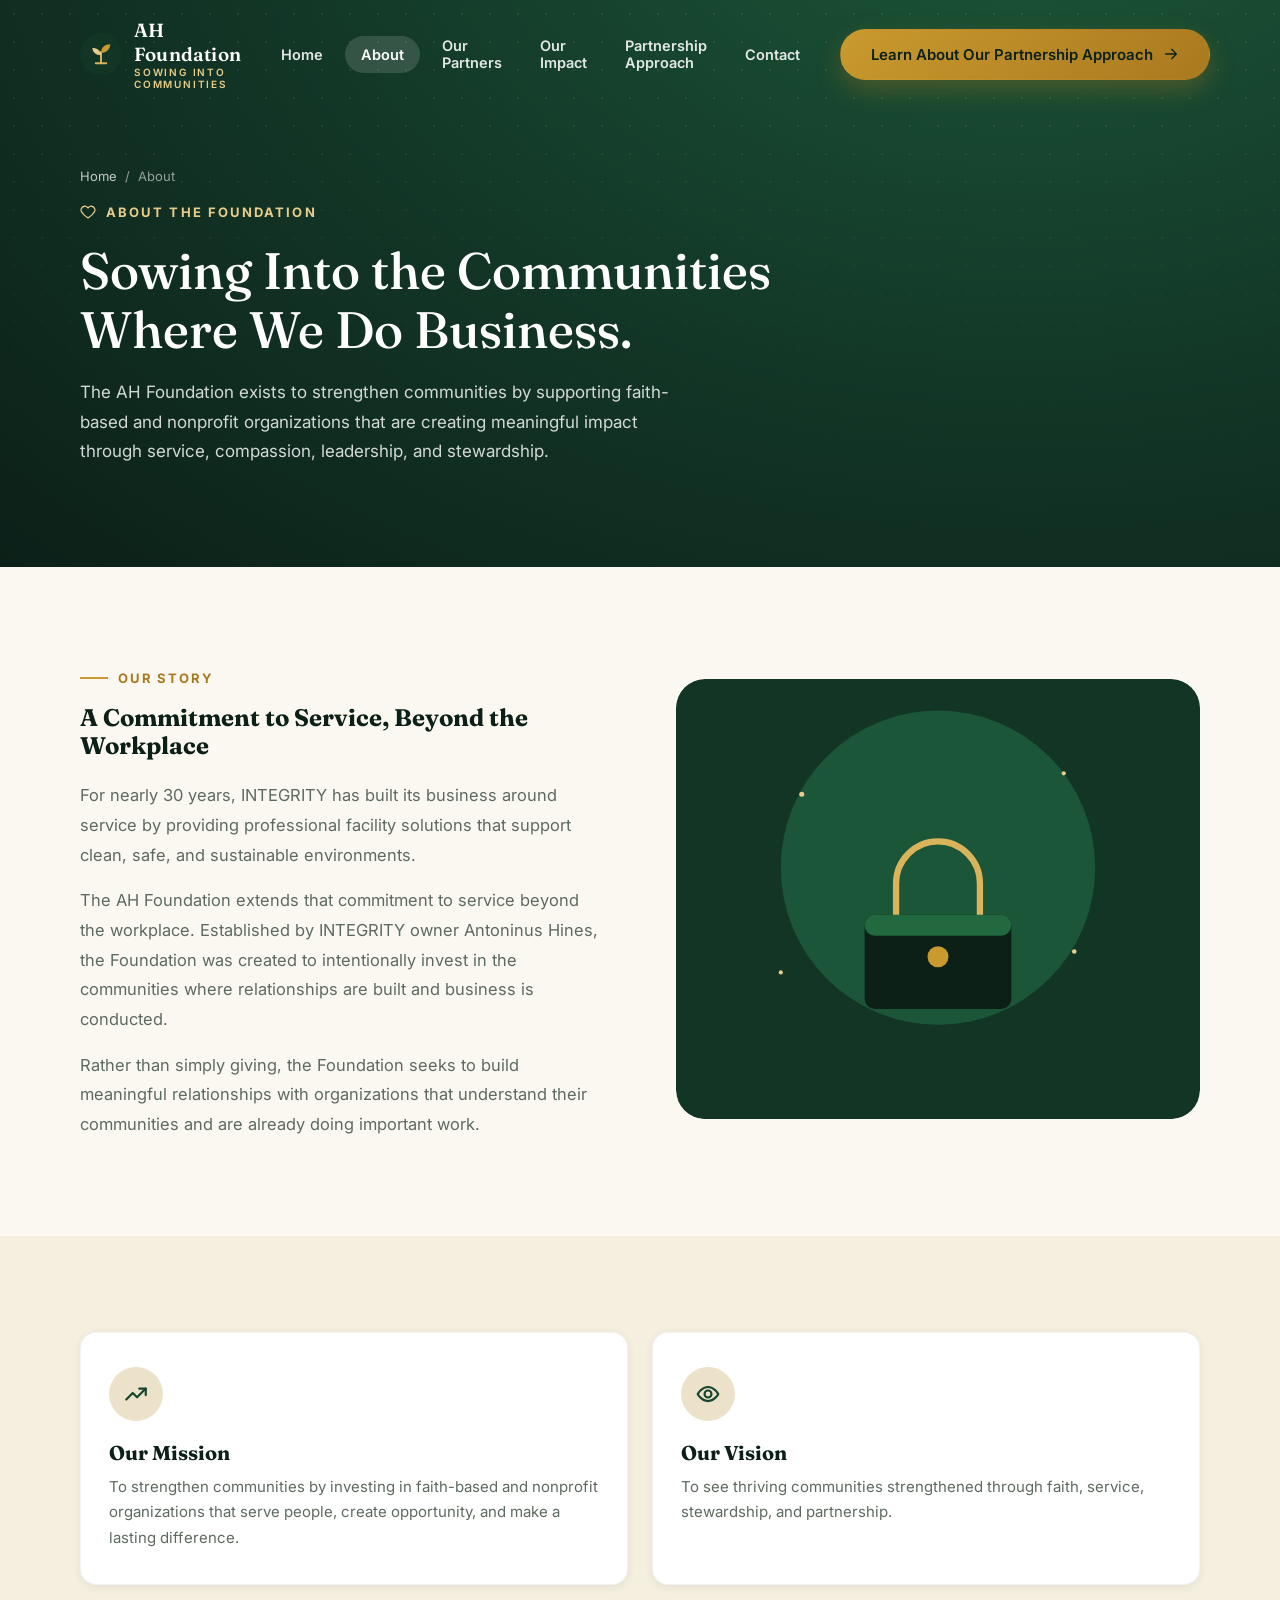
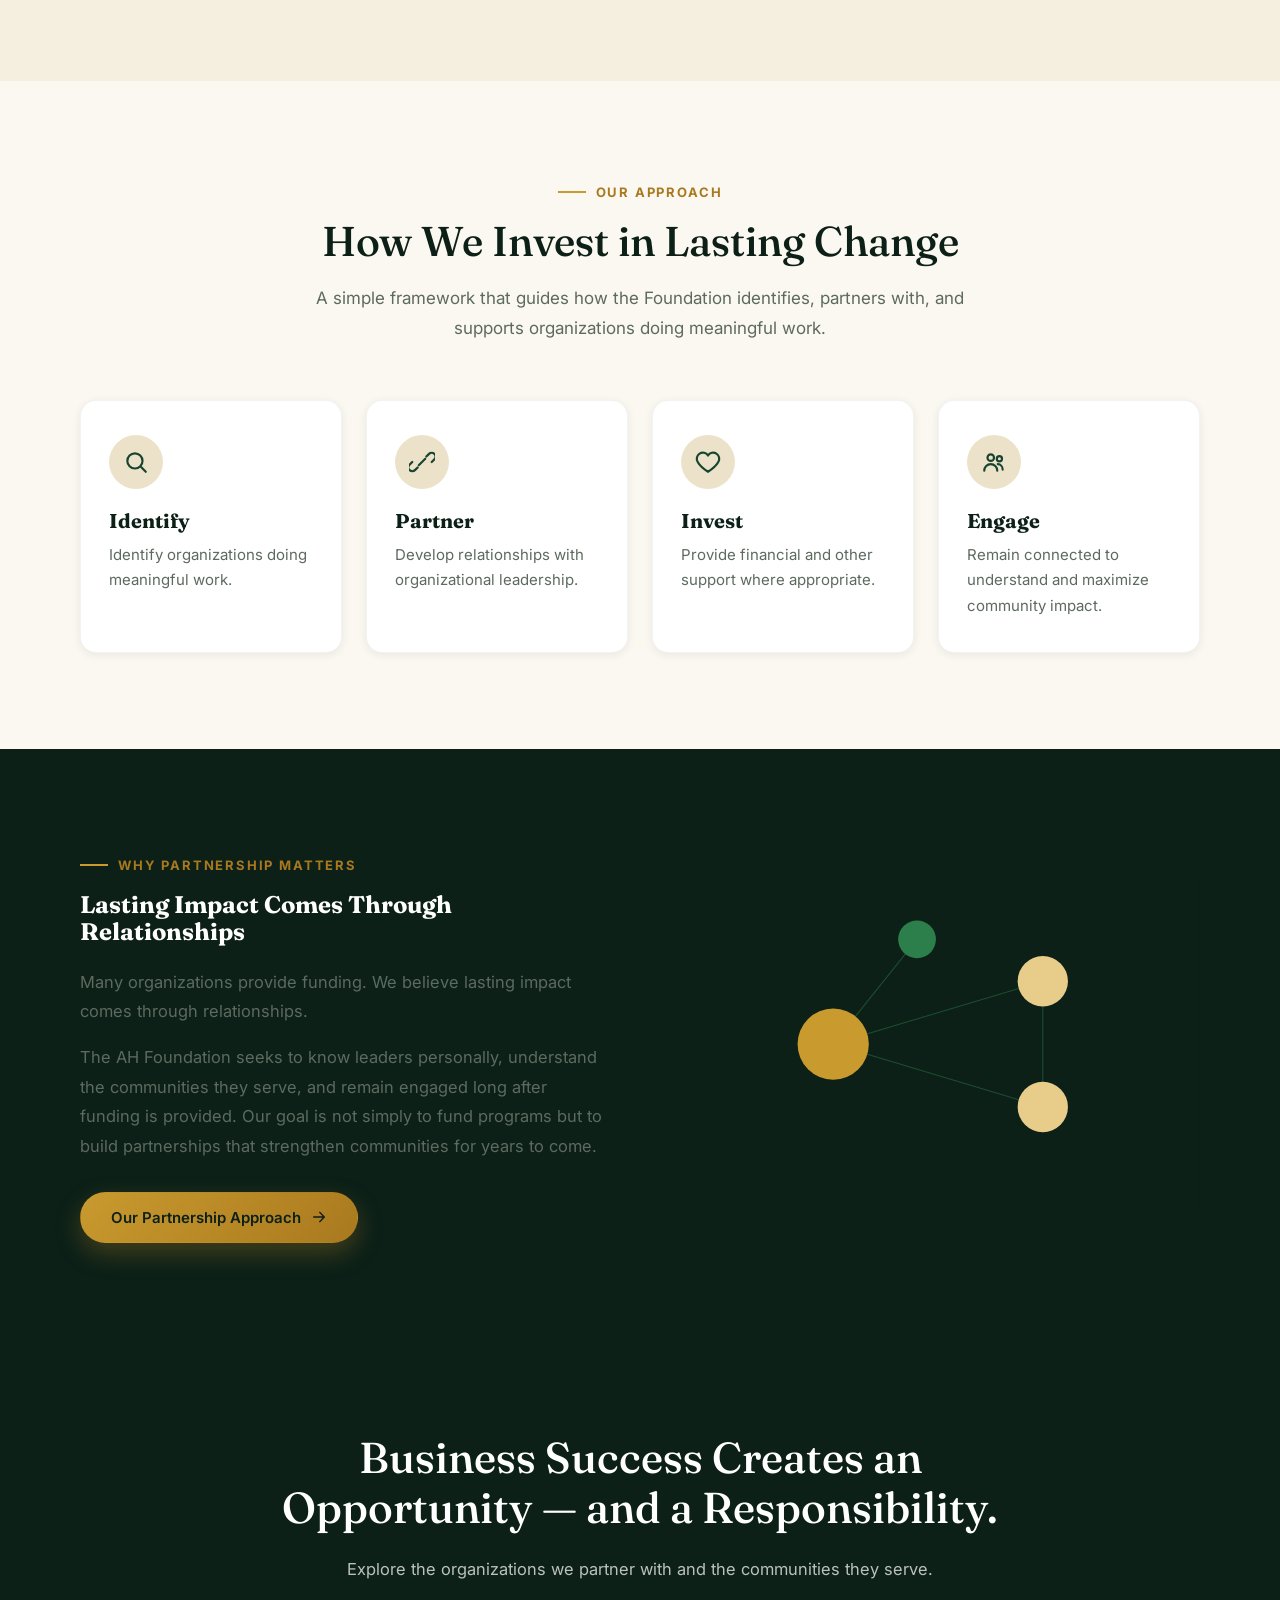
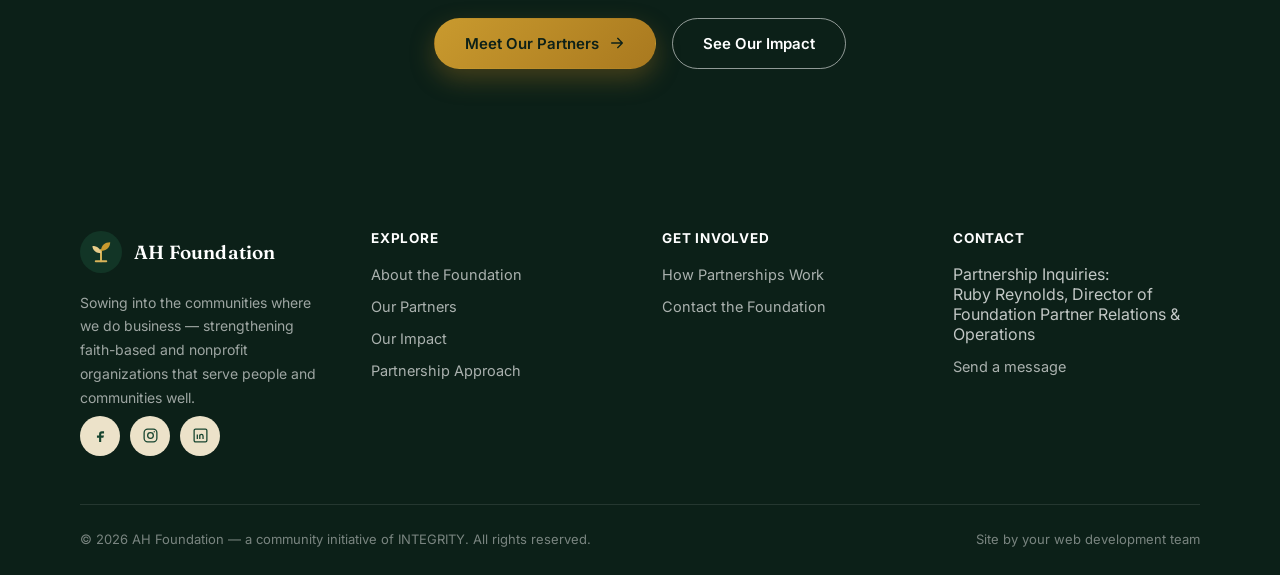
==== about.html @ 6024e184 "Initial AH Foundation website build Six-page responsive static site: Home, About, Our Partners, Our " ====
<!DOCTYPE html>
<html lang="en">
<head>
<meta charset="UTF-8">
<meta name="viewport" content="width=device-width, initial-scale=1.0">
<title>About the Foundation | AH Foundation</title>
<meta name="description" content="Learn the story behind the AH Foundation — established by INTEGRITY to invest in communities through faith, service, stewardship, and partnership.">
<meta name="keywords" content="AH Foundation story, mission, vision, INTEGRITY foundation, Antoninus Hines, faith-based giving">
<link rel="canonical" href="https://www.ahfoundation.org/about.html">

<meta property="og:type" content="website">
<meta property="og:site_name" content="AH Foundation">
<meta property="og:title" content="About the Foundation | AH Foundation">
<meta property="og:description" content="For nearly 30 years, INTEGRITY has built its business around service. The AH Foundation extends that commitment to service beyond the workplace.">
<meta property="og:url" content="https://www.ahfoundation.org/about.html">
<meta name="twitter:card" content="summary_large_image">

<link rel="icon" href="assets/icons/favicon.svg" type="image/svg+xml">
<link rel="preconnect" href="https://fonts.googleapis.com">
<link rel="preconnect" href="https://fonts.gstatic.com" crossorigin>
<link href="https://fonts.googleapis.com/css2?family=Fraunces:ital,opsz,wght@0,9..144,400;0,9..144,500;0,9..144,600;1,9..144,500&family=Inter:wght@400;500;600;700&display=swap" rel="stylesheet">
<link rel="stylesheet" href="css/style.css">

<script type="application/ld+json">
{
  "@context": "https://schema.org",
  "@type": "BreadcrumbList",
  "itemListElement": [
    {"@type":"ListItem","position":1,"name":"Home","item":"https://www.ahfoundation.org/"},
    {"@type":"ListItem","position":2,"name":"About","item":"https://www.ahfoundation.org/about.html"}
  ]
}
</script>
</head>
<body>
<a class="skip-link" href="#main">Skip to content</a>

<header class="site-header">
  <div class="container">
    <a href="index.html" class="brand" aria-label="AH Foundation — home">
      <svg class="brand-mark" viewBox="0 0 64 64" aria-hidden="true">
        <circle cx="32" cy="32" r="32" fill="#123526"/>
        <path d="M32 46V29" stroke="#D9B45A" stroke-width="3" stroke-linecap="round"/>
        <path d="M32 30c0-8 6-13 14-13 0 8-6 13-14 13Z" fill="#C99A2E"/>
        <path d="M32 34c0-7-6-11-13-11 0 7 6 11 13 11Z" fill="#E8CD8A"/>
        <path d="M24 46h16" stroke="#D9B45A" stroke-width="3" stroke-linecap="round"/>
      </svg>
      <span class="brand-text">AH Foundation<span>Sowing Into Communities</span></span>
    </a>
    <nav class="main-nav" aria-label="Primary">
      <ul>
        <li><a href="index.html">Home</a></li>
        <li><a href="about.html">About</a></li>
        <li><a href="partners.html">Our Partners</a></li>
        <li><a href="impact.html">Our Impact</a></li>
        <li><a href="approach.html">Partnership Approach</a></li>
        <li><a href="contact.html">Contact</a></li>
      </ul>
    </nav>
    <a href="approach.html" class="btn btn-gold header-cta">Learn About Our Partnership Approach
      <svg viewBox="0 0 24 24" fill="none" stroke="currentColor" stroke-width="2" stroke-linecap="round" stroke-linejoin="round"><path d="M4 12h16M13 5l7 7-7 7"/></svg>
    </a>
    <button class="nav-toggle" aria-label="Open menu" aria-expanded="false">
      <svg viewBox="0 0 24 24" fill="none" stroke="currentColor" stroke-width="2" stroke-linecap="round"><path d="M3 6h18M3 12h18M3 18h18"/></svg>
    </button>
  </div>
</header>

<div class="mobile-nav" aria-hidden="true">
  <div class="mobile-nav-top">
    <button class="mobile-nav-close" aria-label="Close menu">
      <svg viewBox="0 0 24 24" fill="none" stroke="currentColor" stroke-width="2" stroke-linecap="round"><path d="M6 6l12 12M18 6L6 18"/></svg>
    </button>
  </div>
  <nav aria-label="Mobile">
    <ul>
      <li><a href="index.html">Home</a></li>
      <li><a href="about.html">About</a></li>
      <li><a href="partners.html">Our Partners</a></li>
      <li><a href="impact.html">Our Impact</a></li>
      <li><a href="approach.html">Partnership Approach</a></li>
      <li><a href="contact.html">Contact</a></li>
    </ul>
  </nav>
  <a href="approach.html" class="btn btn-gold btn-block">Learn About Our Partnership Approach</a>
</div>

<main id="main">

  <section class="page-hero">
    <div class="hero-bg-pattern" aria-hidden="true"></div>
    <div class="container">
      <div class="page-hero-inner">
        <div class="breadcrumb"><a href="index.html">Home</a><span>/</span><span>About</span></div>
        <span class="hero-eyebrow">
          <svg viewBox="0 0 24 24" fill="none" stroke="currentColor" stroke-width="2" stroke-linecap="round" stroke-linejoin="round"><path d="M12 21s-7-4.5-9.5-9A5.5 5.5 0 0112 6a5.5 5.5 0 019.5 6c-2.5 4.5-9.5 9-9.5 9z"/></svg>
          About the Foundation
        </span>
        <h1>Sowing Into the Communities Where We Do Business.</h1>
        <p>The AH Foundation exists to strengthen communities by supporting faith-based and nonprofit organizations that are creating meaningful impact through service, compassion, leadership, and stewardship.</p>
      </div>
    </div>
  </section>

  <!-- OUR STORY -->
  <section class="section section-cream">
    <div class="container">
      <div class="split" data-reveal>
        <div class="split-copy">
          <span class="eyebrow">Our Story</span>
          <h2>A Commitment to Service, Beyond the Workplace</h2>
          <p>For nearly 30 years, INTEGRITY has built its business around service by providing professional facility solutions that support clean, safe, and sustainable environments.</p>
          <p>The AH Foundation extends that commitment to service beyond the workplace. Established by INTEGRITY owner Antoninus Hines, the Foundation was created to intentionally invest in the communities where relationships are built and business is conducted.</p>
          <p>Rather than simply giving, the Foundation seeks to build meaningful relationships with organizations that understand their communities and are already doing important work.</p>
        </div>
        <div class="split-media">
          <svg viewBox="0 0 500 420" role="img" aria-label="Illustration representing service and stewardship">
            <rect width="500" height="420" rx="28" fill="#123526"/>
            <circle cx="250" cy="180" r="150" fill="#1c5638"/>
            <g transform="translate(250,235)">
              <rect x="-70" y="-10" width="140" height="90" rx="10" fill="#0c2018"/>
              <rect x="-70" y="-10" width="140" height="20" rx="10" fill="#22693f"/>
              <path d="M-40,-10 v-30 a40,40 0 0180,0 v30" fill="none" stroke="#d9b45a" stroke-width="6"/>
              <circle cx="0" cy="30" r="10" fill="#c99a2e"/>
            </g>
            <g fill="#e8cd8a">
              <circle cx="120" cy="110" r="2.4"/>
              <circle cx="370" cy="90" r="2"/>
              <circle cx="380" cy="260" r="2.2"/>
              <circle cx="100" cy="280" r="2"/>
            </g>
          </svg>
        </div>
      </div>
    </div>
  </section>

  <!-- MISSION / VISION -->
  <section class="section section-tint">
    <div class="container">
      <div class="pillars-grid" data-reveal-stagger style="grid-template-columns:repeat(auto-fit,minmax(300px,1fr));">
        <div class="pillar-card">
          <span class="icon-circle">
            <svg viewBox="0 0 24 24" fill="none" stroke="currentColor" stroke-width="2" stroke-linecap="round" stroke-linejoin="round"><path d="M3 17l6-6 4 4 8-8"/><path d="M15 7h6v6"/></svg>
          </span>
          <h3>Our Mission</h3>
          <p>To strengthen communities by investing in faith-based and nonprofit organizations that serve people, create opportunity, and make a lasting difference.</p>
        </div>
        <div class="pillar-card">
          <span class="icon-circle">
            <svg viewBox="0 0 24 24" fill="none" stroke="currentColor" stroke-width="2" stroke-linecap="round" stroke-linejoin="round"><circle cx="12" cy="12" r="3.2"/><path d="M2.5 12S6 5.5 12 5.5 21.5 12 21.5 12 18 18.5 12 18.5 2.5 12 2.5 12z"/></svg>
          </span>
          <h3>Our Vision</h3>
          <p>To see thriving communities strengthened through faith, service, stewardship, and partnership.</p>
        </div>
      </div>
    </div>
  </section>

  <!-- OUR APPROACH -->
  <section class="section section-cream">
    <div class="container">
      <div class="section-head centered" data-reveal>
        <span class="eyebrow mx-auto">Our Approach</span>
        <h2>How We Invest in Lasting Change</h2>
        <p>A simple framework that guides how the Foundation identifies, partners with, and supports organizations doing meaningful work.</p>
      </div>
      <div class="pillars-grid" data-reveal-stagger>
        <div class="pillar-card">
          <span class="icon-circle">
            <svg viewBox="0 0 24 24" fill="none" stroke="currentColor" stroke-width="2" stroke-linecap="round" stroke-linejoin="round"><circle cx="11" cy="11" r="7"/><path d="M21 21l-4.3-4.3"/></svg>
          </span>
          <h3>Identify</h3>
          <p>Identify organizations doing meaningful work.</p>
        </div>
        <div class="pillar-card">
          <span class="icon-circle">
            <svg viewBox="0 0 24 24" fill="none" stroke="currentColor" stroke-width="2" stroke-linecap="round" stroke-linejoin="round"><path d="M9 15l6-6"/><path d="M8 17l-2.5 2.5a3.5 3.5 0 01-5-5L3 12"/><path d="M16 7l2.5-2.5a3.5 3.5 0 015 5L21 12"/></svg>
          </span>
          <h3>Partner</h3>
          <p>Develop relationships with organizational leadership.</p>
        </div>
        <div class="pillar-card">
          <span class="icon-circle">
            <svg viewBox="0 0 24 24" fill="none" stroke="currentColor" stroke-width="2" stroke-linecap="round" stroke-linejoin="round"><path d="M12 21s-7-4.5-9.5-9A5.5 5.5 0 0112 6a5.5 5.5 0 019.5 6c-2.5 4.5-9.5 9-9.5 9z"/></svg>
          </span>
          <h3>Invest</h3>
          <p>Provide financial and other support where appropriate.</p>
        </div>
        <div class="pillar-card">
          <span class="icon-circle">
            <svg viewBox="0 0 24 24" fill="none" stroke="currentColor" stroke-width="2" stroke-linecap="round" stroke-linejoin="round"><circle cx="9" cy="8" r="3"/><path d="M3 20c0-3.3 2.7-6 6-6s6 2.7 6 6"/><circle cx="17" cy="9" r="2.4"/><path d="M15.5 14a4.8 4.8 0 014.5 5"/></svg>
          </span>
          <h3>Engage</h3>
          <p>Remain connected to understand and maximize community impact.</p>
        </div>
      </div>
    </div>
  </section>

  <!-- WHY PARTNERSHIP MATTERS -->
  <section class="section section-forest">
    <div class="container">
      <div class="split reverse" data-reveal>
        <div class="split-media">
          <svg viewBox="0 0 500 380" role="img" aria-label="Illustration representing partnership and connection">
            <rect width="500" height="380" rx="28" fill="#0c2018"/>
            <g stroke="#2c7f4b" stroke-width="1" opacity="0.5">
              <line x1="150" y1="190" x2="350" y2="130"/>
              <line x1="150" y1="190" x2="350" y2="250"/>
              <line x1="150" y1="190" x2="230" y2="90"/>
              <line x1="350" y1="130" x2="350" y2="250"/>
            </g>
            <circle cx="150" cy="190" r="34" fill="#c99a2e"/>
            <circle cx="350" cy="130" r="24" fill="#e8cd8a"/>
            <circle cx="350" cy="250" r="24" fill="#e8cd8a"/>
            <circle cx="230" cy="90" r="18" fill="#2c7f4b"/>
          </svg>
        </div>
        <div class="split-copy">
          <span class="eyebrow">Why Partnership Matters</span>
          <h2>Lasting Impact Comes Through Relationships</h2>
          <p>Many organizations provide funding. We believe lasting impact comes through relationships.</p>
          <p>The AH Foundation seeks to know leaders personally, understand the communities they serve, and remain engaged long after funding is provided. Our goal is not simply to fund programs but to build partnerships that strengthen communities for years to come.</p>
          <div class="hero-actions" style="margin-top:30px;">
            <a href="approach.html" class="btn btn-gold">Our Partnership Approach
              <svg viewBox="0 0 24 24" fill="none" stroke="currentColor" stroke-width="2" stroke-linecap="round" stroke-linejoin="round"><path d="M4 12h16M13 5l7 7-7 7"/></svg>
            </a>
          </div>
        </div>
      </div>
    </div>
  </section>

  <!-- CLOSING -->
  <section class="closing-band">
    <div class="container" data-reveal>
      <h2>Business Success Creates an Opportunity — and a Responsibility.</h2>
      <p>Explore the organizations we partner with and the communities they serve.</p>
      <div class="hero-actions">
        <a href="partners.html" class="btn btn-gold">Meet Our Partners
          <svg viewBox="0 0 24 24" fill="none" stroke="currentColor" stroke-width="2" stroke-linecap="round" stroke-linejoin="round"><path d="M4 12h16M13 5l7 7-7 7"/></svg>
        </a>
        <a href="impact.html" class="btn btn-outline">See Our Impact</a>
      </div>
    </div>
  </section>

</main>

<footer class="site-footer">
  <div class="container">
    <div class="footer-grid">
      <div class="footer-brand">
        <a href="index.html" class="brand">
          <svg class="brand-mark" viewBox="0 0 64 64" aria-hidden="true">
            <circle cx="32" cy="32" r="32" fill="#123526"/>
            <path d="M32 46V29" stroke="#D9B45A" stroke-width="3" stroke-linecap="round"/>
            <path d="M32 30c0-8 6-13 14-13 0 8-6 13-14 13Z" fill="#C99A2E"/>
            <path d="M32 34c0-7-6-11-13-11 0 7 6 11 13 11Z" fill="#E8CD8A"/>
            <path d="M24 46h16" stroke="#D9B45A" stroke-width="3" stroke-linecap="round"/>
          </svg>
          <span class="brand-text">AH Foundation</span>
        </a>
        <p>Sowing into the communities where we do business — strengthening faith-based and nonprofit organizations that serve people and communities well.</p>
        <div class="social-row">
          <a href="#" aria-label="AH Foundation on Facebook"><svg viewBox="0 0 24 24" fill="currentColor"><path d="M14 9h3V6h-3a4 4 0 00-4 4v2H7v3h3v6h3v-6h3l1-3h-4v-2a1 1 0 011-1z"/></svg></a>
          <a href="#" aria-label="AH Foundation on Instagram"><svg viewBox="0 0 24 24" fill="none" stroke="currentColor" stroke-width="1.8"><rect x="3" y="3" width="18" height="18" rx="5"/><circle cx="12" cy="12" r="4"/><circle cx="17.3" cy="6.7" r="1" fill="currentColor" stroke="none"/></svg></a>
          <a href="#" aria-label="AH Foundation on LinkedIn"><svg viewBox="0 0 24 24" fill="none" stroke="currentColor" stroke-width="1.8"><rect x="3" y="3" width="18" height="18" rx="2"/><path d="M7.5 10.5v6.5M7.5 7.3v.1"/><path d="M11 17v-4.2a2.3 2.3 0 014.6 0V17M11 10.5V17"/></svg></a>
        </div>
      </div>
      <div class="footer-col">
        <h4>Explore</h4>
        <ul>
          <li><a href="about.html">About the Foundation</a></li>
          <li><a href="partners.html">Our Partners</a></li>
          <li><a href="impact.html">Our Impact</a></li>
          <li><a href="approach.html">Partnership Approach</a></li>
        </ul>
      </div>
      <div class="footer-col">
        <h4>Get Involved</h4>
        <ul>
          <li><a href="approach.html">How Partnerships Work</a></li>
          <li><a href="contact.html">Contact the Foundation</a></li>
        </ul>
      </div>
      <div class="footer-col">
        <h4>Contact</h4>
        <ul>
          <li>Partnership Inquiries:<br>Ruby Reynolds, Director of Foundation Partner Relations &amp; Operations</li>
          <li><a href="contact.html">Send a message</a></li>
        </ul>
      </div>
    </div>
    <div class="footer-bottom">
      <p>&copy; 2026 AH Foundation — a community initiative of INTEGRITY. All rights reserved.</p>
      <p>Site by your web development team</p>
    </div>
  </div>
</footer>

<button class="back-to-top" aria-label="Back to top">
  <svg viewBox="0 0 24 24" fill="none" stroke="currentColor" stroke-width="2" stroke-linecap="round" stroke-linejoin="round"><path d="M18 15l-6-6-6 6"/></svg>
</button>

<script src="js/main.js"></script>
</body>
</html>
---- css/style.css ----
/* ==========================================================================
   AH Foundation — Design System
   Motifs: sowing / growth / stewardship
   ========================================================================== */

:root {
  /* Color system */
  --forest-950: #0c2018;
  --forest-900: #123526;
  --forest-800: #16442f;
  --forest-700: #1c5638;
  --forest-600: #22693f;
  --forest-500: #2c7f4b;
  --gold-600: #a9791f;
  --gold-500: #c99a2e;
  --gold-400: #d9b45a;
  --gold-300: #e8cd8a;
  --cream-100: #fbf8f1;
  --cream-200: #f5efe0;
  --cream-300: #ece2c9;
  --ink-900: #17201b;
  --ink-700: #384038;
  --ink-500: #5d6a5f;
  --ink-300: #93a094;
  --white: #ffffff;

  --font-display: "Fraunces", "Iowan Old Style", Georgia, serif;
  --font-body: "Inter", -apple-system, BlinkMacSystemFont, "Segoe UI", sans-serif;

  --container-w: 1200px;
  --radius-sm: 8px;
  --radius-md: 16px;
  --radius-lg: 28px;
  --radius-pill: 999px;

  --shadow-sm: 0 2px 8px rgba(12, 32, 24, 0.08);
  --shadow-md: 0 8px 30px rgba(12, 32, 24, 0.12);
  --shadow-lg: 0 20px 60px rgba(12, 32, 24, 0.18);

  --ease-out: cubic-bezier(0.16, 1, 0.3, 1);
  --dur-sm: 0.25s;
  --dur-md: 0.5s;
  --dur-lg: 0.9s;
}

/* ---------- Reset ---------- */
*, *::before, *::after { box-sizing: border-box; }
html { scroll-behavior: smooth; overflow-x: hidden; }
body {
  margin: 0;
  font-family: var(--font-body);
  color: var(--ink-900);
  background: var(--cream-100);
  -webkit-font-smoothing: antialiased;
  overflow-x: hidden;
}
img { max-width: 100%; display: block; }
a { color: inherit; text-decoration: none; }
ul, ol { list-style: none; margin: 0; padding: 0; }
button { font-family: inherit; }
h1, h2, h3, h4, h5 { font-family: var(--font-display); line-height: 1.15; margin: 0; color: var(--forest-950); }
p { margin: 0; }
.container {
  width: 100%;
  max-width: var(--container-w);
  margin-inline: auto;
  padding-inline: 24px;
}
@media (min-width: 900px) { .container { padding-inline: 40px; } }

section { position: relative; }

/* ---------- Utility ---------- */
.eyebrow {
  display: inline-flex;
  align-items: center;
  gap: 10px;
  font-family: var(--font-body);
  font-size: 13px;
  font-weight: 700;
  letter-spacing: 0.14em;
  text-transform: uppercase;
  color: var(--gold-600);
  margin-bottom: 18px;
}
.eyebrow::before {
  content: "";
  width: 28px;
  height: 2px;
  background: var(--gold-500);
  display: block;
}
.text-center { text-align: center; }
.mx-auto { margin-inline: auto; }
.visually-hidden {
  position: absolute; width: 1px; height: 1px; padding: 0; margin: -1px;
  overflow: hidden; clip: rect(0,0,0,0); white-space: nowrap; border: 0;
}
.skip-link {
  position: absolute; top: -60px; left: 12px; background: var(--forest-900);
  color: var(--white); padding: 10px 18px; border-radius: var(--radius-sm);
  z-index: 200; transition: top var(--dur-sm) var(--ease-out);
}
.skip-link:focus { top: 12px; }

/* ---------- Buttons ---------- */
.btn {
  display: inline-flex;
  align-items: center;
  gap: 10px;
  padding: 15px 30px;
  border-radius: var(--radius-pill);
  font-weight: 600;
  font-size: 15px;
  border: 1.5px solid transparent;
  cursor: pointer;
  transition: transform var(--dur-sm) var(--ease-out), box-shadow var(--dur-sm) var(--ease-out), background var(--dur-sm), color var(--dur-sm), border-color var(--dur-sm);
  white-space: nowrap;
}
.btn svg { width: 16px; height: 16px; transition: transform var(--dur-sm) var(--ease-out); }
.btn:hover svg { transform: translateX(3px); }
.btn-gold {
  background: linear-gradient(135deg, var(--gold-500), var(--gold-600));
  color: var(--forest-950);
  box-shadow: 0 10px 24px rgba(169, 121, 31, 0.35);
}
.btn-gold:hover { transform: translateY(-2px); box-shadow: 0 14px 30px rgba(169, 121, 31, 0.45); }
.btn-outline {
  background: transparent;
  border-color: rgba(255,255,255,0.55);
  color: var(--white);
}
.btn-outline:hover { background: rgba(255,255,255,0.12); border-color: var(--white); transform: translateY(-2px); }
.btn-outline-dark {
  background: transparent;
  border-color: var(--forest-700);
  color: var(--forest-800);
}
.btn-outline-dark:hover { background: var(--forest-800); color: var(--white); transform: translateY(-2px); }
.btn-forest {
  background: var(--forest-800);
  color: var(--white);
}
.btn-forest:hover { background: var(--forest-900); transform: translateY(-2px); box-shadow: var(--shadow-md); }
.btn-block { width: 100%; justify-content: center; }

/* ---------- Header ---------- */
.site-header {
  position: fixed;
  top: 0; left: 0; right: 0;
  z-index: 100;
  padding: 18px 0;
  transition: background var(--dur-md) var(--ease-out), box-shadow var(--dur-md) var(--ease-out), padding var(--dur-md) var(--ease-out);
}
.site-header .container { display: flex; align-items: center; justify-content: space-between; gap: 24px; }
.site-header.is-scrolled {
  background: rgba(251, 248, 241, 0.92);
  backdrop-filter: blur(10px);
  box-shadow: 0 2px 20px rgba(12,32,24,0.08);
  padding: 12px 0;
}
.brand { display: flex; align-items: center; gap: 12px; }
.brand-mark { width: 42px; height: 42px; flex-shrink: 0; }
.brand-text { font-family: var(--font-display); font-weight: 600; font-size: 19px; letter-spacing: 0.01em; color: var(--white); transition: color var(--dur-md); }
.brand-text span { display: block; font-family: var(--font-body); font-size: 10px; letter-spacing: 0.18em; font-weight: 600; color: var(--gold-300); text-transform: uppercase; }
.site-header.is-scrolled .brand-text { color: var(--forest-950); }
.site-header.is-scrolled .brand-text span { color: var(--gold-600); }

.main-nav { display: none; }
.main-nav ul { display: flex; align-items: center; gap: 6px; }
.main-nav a {
  display: block;
  padding: 10px 16px;
  border-radius: var(--radius-pill);
  font-weight: 600;
  font-size: 14.5px;
  color: rgba(255,255,255,0.88);
  transition: background var(--dur-sm), color var(--dur-sm);
}
.site-header.is-scrolled .main-nav a { color: var(--ink-700); }
.main-nav a:hover, .main-nav a[aria-current="page"] { background: rgba(255,255,255,0.14); color: var(--white); }
.site-header.is-scrolled .main-nav a:hover,
.site-header.is-scrolled .main-nav a[aria-current="page"] { background: var(--cream-200); color: var(--forest-900); }

.header-cta { display: none; }
.nav-toggle {
  display: inline-flex;
  align-items: center;
  justify-content: center;
  width: 44px; height: 44px;
  border-radius: var(--radius-sm);
  border: 1.5px solid rgba(255,255,255,0.4);
  background: transparent;
  cursor: pointer;
  color: var(--white);
}
.site-header.is-scrolled .nav-toggle { color: var(--forest-900); border-color: var(--forest-300, #cfe0d3); }
.nav-toggle svg { width: 20px; height: 20px; }

@media (min-width: 1020px) {
  .main-nav { display: block; }
  .header-cta { display: inline-flex; }
  .nav-toggle { display: none; }
}

/* Mobile drawer */
.mobile-nav {
  position: fixed;
  inset: 0;
  z-index: 150;
  background: var(--forest-950);
  transform: translateX(100%);
  visibility: hidden;
  transition: transform var(--dur-md) var(--ease-out), visibility 0s linear var(--dur-md);
  display: flex;
  flex-direction: column;
  padding: 24px;
}
.mobile-nav.is-open {
  transform: translateX(0);
  visibility: visible;
  transition: transform var(--dur-md) var(--ease-out), visibility 0s linear 0s;
}
.mobile-nav-top { display: flex; justify-content: flex-end; }
.mobile-nav-close {
  width: 44px; height: 44px; border-radius: var(--radius-sm); border: 1.5px solid rgba(255,255,255,0.3);
  background: transparent; color: var(--white); cursor: pointer; display: inline-flex; align-items: center; justify-content: center;
}
.mobile-nav ul { margin-top: 40px; display: flex; flex-direction: column; gap: 6px; }
.mobile-nav a {
  font-family: var(--font-display);
  font-size: 28px;
  color: var(--cream-100);
  padding: 14px 4px;
  border-bottom: 1px solid rgba(255,255,255,0.08);
}
.mobile-nav .btn { margin-top: 32px; }
body.nav-open { overflow: hidden; }

/* ---------- Hero ---------- */
.hero {
  position: relative;
  min-height: 92vh;
  display: flex;
  align-items: center;
  background: radial-gradient(ellipse at 20% 0%, var(--forest-700) 0%, var(--forest-900) 55%, var(--forest-950) 100%);
  color: var(--white);
  padding-top: 140px;
  padding-bottom: 90px;
  overflow: hidden;
}
.hero-bg-pattern {
  position: absolute; inset: 0; opacity: 0.14; pointer-events: none;
  background-image: radial-gradient(circle, var(--gold-300) 1px, transparent 1.4px);
  background-size: 28px 28px;
  mask-image: linear-gradient(180deg, rgba(0,0,0,0.9), transparent 85%);
}
.hero-blob { position: absolute; z-index: 0; opacity: 0.5; filter: blur(0.5px); }
.hero-blob.b1 { top: -140px; right: -160px; width: 620px; }
.hero-blob.b2 { bottom: -200px; left: -180px; width: 520px; opacity: 0.35; }
.hero .container { position: relative; z-index: 2; }
.hero-grid { display: grid; gap: 56px; align-items: center; }
@media (min-width: 980px) { .hero-grid { grid-template-columns: 1.05fr 0.95fr; gap: 40px; } }
.hero-eyebrow {
  display: inline-flex; align-items: center; gap: 10px;
  font-size: 13px; font-weight: 700; letter-spacing: 0.16em; text-transform: uppercase;
  color: var(--gold-300); margin-bottom: 22px;
}
.hero-eyebrow svg { width: 16px; height: 16px; }
.hero h1 {
  color: var(--white);
  font-size: clamp(2.4rem, 5.2vw, 4rem);
  font-weight: 500;
  letter-spacing: -0.01em;
}
.hero h1 em { font-style: italic; color: var(--gold-300); }
.hero-sub {
  margin-top: 24px;
  font-size: 18px;
  line-height: 1.7;
  color: rgba(255,255,255,0.82);
  max-width: 560px;
}
.hero-actions { margin-top: 38px; display: flex; flex-wrap: wrap; gap: 16px; }
.hero-stats {
  margin-top: 56px;
  display: grid;
  grid-template-columns: repeat(3, auto);
  gap: 36px;
}
.hero-stat-num { font-family: var(--font-display); font-size: 30px; color: var(--gold-300); }
.hero-stat-label { font-size: 12.5px; letter-spacing: 0.06em; color: rgba(255,255,255,0.65); margin-top: 4px; }

.hero-art {
  position: relative;
  display: flex; align-items: center; justify-content: center;
}
.hero-art svg { width: 100%; max-width: 460px; height: auto; }
.hero-badge {
  position: absolute;
  bottom: 6%;
  left: 6%;
  background: rgba(251,248,241,0.97);
  color: var(--forest-900);
  border-radius: var(--radius-md);
  padding: 16px 20px;
  box-shadow: var(--shadow-lg);
  display: flex;
  align-items: center;
  gap: 14px;
  max-width: 230px;
  animation: floaty 6s ease-in-out infinite;
}
.hero-badge .icon-circle { background: var(--gold-500); color: var(--forest-950); }
.hero-badge strong { display: block; font-family: var(--font-display); font-size: 15px; }
.hero-badge span { font-size: 12px; color: var(--ink-500); }
@keyframes floaty { 0%,100% { transform: translateY(0);} 50% { transform: translateY(-10px);} }

.scroll-cue {
  position: absolute; bottom: 28px; left: 50%; transform: translateX(-50%);
  display: flex; flex-direction: column; align-items: center; gap: 8px;
  color: rgba(255,255,255,0.55); font-size: 11px; letter-spacing: 0.14em; text-transform: uppercase;
  z-index: 2;
}
.scroll-cue .line { width: 1px; height: 34px; background: linear-gradient(var(--gold-300), transparent); animation: pulse-line 2s ease-in-out infinite; }
@keyframes pulse-line { 0%,100% { opacity: 0.3; } 50% { opacity: 1; } }

/* ---------- Page hero (inner pages) ---------- */
.page-hero {
  position: relative;
  padding: 168px 0 100px;
  background: radial-gradient(ellipse at 80% -20%, var(--forest-700) 0%, var(--forest-900) 55%, var(--forest-950) 100%);
  color: var(--white);
  overflow: hidden;
}
.page-hero .hero-bg-pattern { opacity: 0.12; }
.page-hero-inner { position: relative; z-index: 2; max-width: 760px; }
.breadcrumb { display: flex; gap: 8px; align-items: center; font-size: 13px; color: rgba(255,255,255,0.55); margin-bottom: 20px; }
.breadcrumb a { color: rgba(255,255,255,0.75); }
.breadcrumb a:hover { color: var(--gold-300); }
.page-hero h1 { color: var(--white); font-size: clamp(2.1rem, 4.4vw, 3.2rem); font-weight: 500; }
.page-hero p { margin-top: 18px; font-size: 17px; line-height: 1.75; color: rgba(255,255,255,0.82); max-width: 620px; }

/* ---------- Sections ---------- */
.section { padding: 96px 0; }
.section-tight { padding: 72px 0; }
.section-cream { background: var(--cream-100); }
.section-tint { background: var(--cream-200); }
.section-forest { background: var(--forest-950); color: var(--white); }
.section-forest h2, .section-forest h3 { color: var(--white); }
.section-head { max-width: 700px; margin-bottom: 56px; }
.section-head.centered { margin-inline: auto; text-align: center; }
.section-head h2 { font-size: clamp(1.8rem, 3.4vw, 2.6rem); font-weight: 500; }
.section-head p { margin-top: 18px; font-size: 17px; line-height: 1.75; color: var(--ink-500); }
.section-forest .section-head p { color: rgba(255,255,255,0.7); }

/* divider wave */
.divider { display: block; width: 100%; height: 70px; margin-top: -1px; }

/* ---------- Pillars / value cards ---------- */
.pillars-grid { display: grid; gap: 24px; grid-template-columns: repeat(auto-fit, minmax(230px, 1fr)); }
.pillar-card {
  background: var(--white);
  border-radius: var(--radius-md);
  padding: 34px 28px;
  box-shadow: var(--shadow-sm);
  border: 1px solid rgba(22,68,47,0.06);
  transition: transform var(--dur-md) var(--ease-out), box-shadow var(--dur-md) var(--ease-out);
}
.pillar-card:hover { transform: translateY(-6px); box-shadow: var(--shadow-md); }
.icon-circle {
  width: 54px; height: 54px; border-radius: var(--radius-pill);
  background: var(--cream-300);
  color: var(--forest-800);
  display: flex; align-items: center; justify-content: center;
  margin-bottom: 20px;
}
.icon-circle svg { width: 26px; height: 26px; }
.pillar-card h3 { font-size: 20px; margin-bottom: 10px; }
.pillar-card p { color: var(--ink-500); font-size: 15px; line-height: 1.7; }

/* ---------- Story split ---------- */
.split {
  display: grid;
  gap: 48px;
  align-items: center;
}
@media (min-width: 940px) { .split { grid-template-columns: 1fr 1fr; gap: 72px; } }
.split.reverse .split-media { order: 2; }
.split-media { position: relative; }
.split-media svg { width: 100%; height: auto; border-radius: var(--radius-lg); }
.split-copy p { color: var(--ink-500); font-size: 16.5px; line-height: 1.8; margin-top: 16px; }
.split-copy p:first-of-type { margin-top: 22px; }

/* ---------- Stories / impact cards ---------- */
.story-grid { display: grid; gap: 28px; grid-template-columns: repeat(auto-fit, minmax(280px, 1fr)); }
.story-card {
  background: var(--white);
  border-radius: var(--radius-md);
  overflow: hidden;
  box-shadow: var(--shadow-sm);
  border: 1px solid rgba(22,68,47,0.06);
  transition: transform var(--dur-md) var(--ease-out), box-shadow var(--dur-md) var(--ease-out);
  display: flex; flex-direction: column;
}
.story-card:hover { transform: translateY(-6px); box-shadow: var(--shadow-md); }
.story-media { aspect-ratio: 16/10; overflow: hidden; }
.story-media svg { width: 100%; height: 100%; }
.story-body { padding: 26px; display: flex; flex-direction: column; gap: 12px; flex: 1; }
.story-tag { font-size: 11.5px; font-weight: 700; letter-spacing: 0.08em; text-transform: uppercase; color: var(--gold-600); }
.story-body h3 { font-size: 19px; }
.story-body p { color: var(--ink-500); font-size: 15px; line-height: 1.65; }
.story-link { margin-top: auto; display: inline-flex; align-items: center; gap: 8px; font-weight: 700; font-size: 14px; color: var(--forest-800); }
.story-link svg { width: 15px; height: 15px; transition: transform var(--dur-sm); }
.story-card:hover .story-link svg { transform: translateX(4px); }

/* ---------- Partner cards ---------- */
.filter-bar { display: flex; flex-wrap: wrap; gap: 10px; margin-bottom: 44px; }
.filter-chip {
  padding: 9px 18px;
  border-radius: var(--radius-pill);
  border: 1.5px solid rgba(22,68,47,0.15);
  background: var(--white);
  font-size: 13.5px;
  font-weight: 600;
  color: var(--ink-700);
  cursor: pointer;
  transition: all var(--dur-sm);
}
.filter-chip:hover { border-color: var(--forest-500); }
.filter-chip.is-active { background: var(--forest-800); border-color: var(--forest-800); color: var(--white); }

.partner-grid { display: grid; gap: 26px; grid-template-columns: repeat(auto-fit, minmax(300px, 1fr)); }
.partner-card {
  background: var(--white);
  border-radius: var(--radius-md);
  padding: 30px;
  box-shadow: var(--shadow-sm);
  border: 1px solid rgba(22,68,47,0.06);
  transition: transform var(--dur-md) var(--ease-out), box-shadow var(--dur-md) var(--ease-out);
  display: flex; flex-direction: column; gap: 16px;
}
.partner-card:hover { transform: translateY(-6px); box-shadow: var(--shadow-md); }
.partner-top { display: flex; gap: 16px; align-items: center; }
.partner-logo {
  width: 58px; height: 58px; border-radius: var(--radius-sm);
  background: var(--forest-900); color: var(--gold-300);
  display: flex; align-items: center; justify-content: center; flex-shrink: 0;
  font-family: var(--font-display); font-size: 20px;
}
.partner-name { font-size: 18px; font-weight: 600; font-family: var(--font-display); color: var(--forest-950); }
.partner-loc { font-size: 13px; color: var(--ink-500); display: flex; align-items: center; gap: 6px; margin-top: 3px; }
.partner-loc svg { width: 13px; height: 13px; }
.partner-focus {
  display: inline-flex; align-self: flex-start;
  font-size: 11.5px; font-weight: 700; letter-spacing: 0.05em; text-transform: uppercase;
  color: var(--forest-700); background: var(--cream-300); padding: 5px 12px; border-radius: var(--radius-pill);
}
.partner-card p.desc { color: var(--ink-500); font-size: 14.5px; line-height: 1.65; }
.partner-card .story-link { font-size: 13.5px; }

/* ---------- Impact metrics ---------- */
.metrics-grid { display: grid; gap: 20px; grid-template-columns: repeat(auto-fit, minmax(180px, 1fr)); }
.metric-card { text-align: center; padding: 34px 16px; border-radius: var(--radius-md); background: rgba(255,255,255,0.05); border: 1px solid rgba(255,255,255,0.08); }
.metric-num { font-family: var(--font-display); font-size: clamp(2.2rem, 4vw, 3rem); color: var(--gold-300); }
.metric-label { margin-top: 8px; font-size: 13.5px; color: rgba(255,255,255,0.72); letter-spacing: 0.02em; }

/* ---------- Timeline / process ---------- */
.process-list { display: flex; flex-direction: column; gap: 0; counter-reset: step; }
.process-item {
  display: grid;
  grid-template-columns: 64px 1fr;
  gap: 24px;
  padding-bottom: 44px;
  position: relative;
}
.process-item:last-child { padding-bottom: 0; }
.process-item::before {
  counter-increment: step;
  content: counter(step, decimal-leading-zero);
  font-family: var(--font-display);
  width: 64px; height: 64px;
  border-radius: var(--radius-pill);
  background: var(--forest-800);
  color: var(--gold-300);
  display: flex; align-items: center; justify-content: center;
  font-size: 18px;
  z-index: 1;
}
.process-item:not(:last-child)::after {
  content: "";
  position: absolute;
  top: 64px; left: 31px;
  width: 2px; height: calc(100% - 64px);
  background: repeating-linear-gradient(180deg, var(--cream-300) 0 6px, transparent 6px 12px);
}
.process-copy { padding-top: 10px; }
.process-copy h3 { font-size: 20px; margin-bottom: 8px; }
.process-copy p { color: var(--ink-500); font-size: 15px; line-height: 1.7; }
.process-copy ul { margin-top: 12px; display: flex; flex-direction: column; gap: 8px; }
.process-copy ul li { font-size: 14.5px; color: var(--ink-700); display: flex; gap: 10px; align-items: flex-start; }
.process-copy ul li svg { width: 16px; height: 16px; color: var(--forest-600); flex-shrink: 0; margin-top: 3px; }

/* Criteria checklist */
.check-grid { display: grid; gap: 16px; grid-template-columns: repeat(auto-fit, minmax(260px, 1fr)); }
.check-item {
  display: flex; gap: 14px; align-items: flex-start;
  background: var(--white); padding: 20px; border-radius: var(--radius-md);
  border: 1px solid rgba(22,68,47,0.06); box-shadow: var(--shadow-sm);
}
.check-item .icon-circle { width: 38px; height: 38px; margin-bottom: 0; flex-shrink: 0; background: var(--forest-800); color: var(--gold-300); }
.check-item .icon-circle svg { width: 18px; height: 18px; }
.check-item p { font-size: 14.5px; color: var(--ink-700); line-height: 1.55; padding-top: 6px; }

/* ---------- Notice ---------- */
.notice {
  background: var(--cream-300);
  border-left: 4px solid var(--gold-500);
  border-radius: var(--radius-sm);
  padding: 26px 28px;
  display: flex;
  gap: 18px;
}
.notice svg { width: 24px; height: 24px; color: var(--gold-600); flex-shrink: 0; margin-top: 2px; }
.notice p { font-size: 14.5px; line-height: 1.7; color: var(--ink-700); }
.notice strong { color: var(--forest-950); }

/* ---------- Quote / closing ---------- */
.closing-band {
  background: var(--forest-950);
  color: var(--white);
  padding: 90px 0;
  text-align: center;
  position: relative;
  overflow: hidden;
}
.closing-band h2 { color: var(--white); font-size: clamp(1.8rem, 3.6vw, 2.7rem); max-width: 800px; margin-inline: auto; font-weight: 500; }
.closing-band p { margin: 22px auto 0; max-width: 620px; color: rgba(255,255,255,0.72); font-size: 16.5px; line-height: 1.75; }
.closing-band .hero-actions { justify-content: center; margin-top: 34px; }

/* ---------- Contact ---------- */
.contact-grid { display: grid; gap: 48px; }
@media (min-width: 940px) { .contact-grid { grid-template-columns: 0.9fr 1.1fr; gap: 60px; } }
.contact-card { background: var(--white); border-radius: var(--radius-lg); padding: 40px; box-shadow: var(--shadow-md); border: 1px solid rgba(22,68,47,0.06); }
.field { margin-bottom: 22px; }
.field label { display: block; font-size: 13.5px; font-weight: 700; color: var(--forest-950); margin-bottom: 8px; }
.field .req { color: var(--gold-600); }
.field input, .field select, .field textarea {
  width: 100%;
  padding: 13px 16px;
  border-radius: var(--radius-sm);
  border: 1.5px solid rgba(22,68,47,0.15);
  background: var(--cream-100);
  font-family: inherit;
  font-size: 15px;
  color: var(--ink-900);
  transition: border-color var(--dur-sm), box-shadow var(--dur-sm);
}
.field input:focus, .field select:focus, .field textarea:focus {
  outline: none; border-color: var(--forest-600); box-shadow: 0 0 0 4px rgba(44,127,75,0.12);
}
.field-row { display: grid; gap: 18px; }
@media (min-width: 560px) { .field-row { grid-template-columns: 1fr 1fr; } }
.form-note { font-size: 12.5px; color: var(--ink-500); margin-top: 14px; }
.form-success { display: none; background: var(--cream-300); border-radius: var(--radius-sm); padding: 18px 20px; margin-bottom: 22px; font-size: 14.5px; color: var(--forest-900); align-items: center; gap: 12px; }
.form-success.is-visible { display: flex; }
.form-success svg { width: 20px; height: 20px; color: var(--forest-700); flex-shrink: 0; }

.contact-info-list { display: flex; flex-direction: column; gap: 22px; }
.contact-info-item { display: flex; gap: 16px; align-items: flex-start; }
.contact-info-item .icon-circle { flex-shrink: 0; margin-bottom: 0; }
.contact-info-item h3 { font-size: 16px; margin-bottom: 4px; }
.contact-info-item p, .contact-info-item a { font-size: 14.5px; color: var(--ink-500); line-height: 1.6; }
.contact-info-item a:hover { color: var(--forest-700); }
.tbc { display: inline-flex; align-items: center; gap: 6px; font-size: 12px; font-weight: 700; color: var(--gold-600); background: var(--cream-300); padding: 3px 10px; border-radius: var(--radius-pill); margin-left: 6px; text-transform: uppercase; letter-spacing: 0.04em; }
.social-row { display: flex; gap: 10px; margin-top: 6px; }
.social-row a {
  width: 40px; height: 40px; border-radius: var(--radius-pill);
  background: var(--cream-300); color: var(--forest-800);
  display: flex; align-items: center; justify-content: center;
  transition: background var(--dur-sm), color var(--dur-sm);
}
.social-row a:hover { background: var(--forest-800); color: var(--white); }
.social-row svg { width: 17px; height: 17px; }

/* ---------- Footer ---------- */
.site-footer { background: var(--forest-950); color: rgba(255,255,255,0.75); padding: 72px 0 28px; }
.footer-grid { display: grid; gap: 44px; grid-template-columns: repeat(auto-fit, minmax(200px, 1fr)); padding-bottom: 48px; border-bottom: 1px solid rgba(255,255,255,0.1); }
.footer-brand .brand-text { color: var(--white); }
.footer-brand p { margin-top: 18px; font-size: 14px; line-height: 1.7; max-width: 280px; color: rgba(255,255,255,0.6); }
.footer-col h4 { color: var(--white); font-family: var(--font-body); font-size: 13.5px; letter-spacing: 0.06em; text-transform: uppercase; margin-bottom: 18px; }
.footer-col ul { display: flex; flex-direction: column; gap: 12px; }
.footer-col a { font-size: 14.5px; color: rgba(255,255,255,0.65); transition: color var(--dur-sm); }
.footer-col a:hover { color: var(--gold-300); }
.footer-bottom { padding-top: 26px; display: flex; flex-wrap: wrap; gap: 12px; justify-content: space-between; align-items: center; font-size: 13px; color: rgba(255,255,255,0.45); }
.footer-bottom .social-row a { background: rgba(255,255,255,0.06); color: rgba(255,255,255,0.7); }
.footer-bottom .social-row a:hover { background: var(--gold-500); color: var(--forest-950); }

/* ---------- Scroll reveal ---------- */
[data-reveal] { opacity: 0; transform: translateY(28px); transition: opacity 0.8s var(--ease-out), transform 0.8s var(--ease-out); }
[data-reveal].is-visible { opacity: 1; transform: translateY(0); }
[data-reveal-stagger] > * { opacity: 0; transform: translateY(24px); transition: opacity 0.7s var(--ease-out), transform 0.7s var(--ease-out); }
[data-reveal-stagger].is-visible > * { opacity: 1; transform: translateY(0); }
[data-reveal-stagger].is-visible > *:nth-child(1) { transition-delay: 0.02s; }
[data-reveal-stagger].is-visible > *:nth-child(2) { transition-delay: 0.1s; }
[data-reveal-stagger].is-visible > *:nth-child(3) { transition-delay: 0.18s; }
[data-reveal-stagger].is-visible > *:nth-child(4) { transition-delay: 0.26s; }
[data-reveal-stagger].is-visible > *:nth-child(5) { transition-delay: 0.34s; }
[data-reveal-stagger].is-visible > *:nth-child(6) { transition-delay: 0.42s; }

@media (prefers-reduced-motion: reduce) {
  *, *::before, *::after { animation-duration: 0.001ms !important; animation-iteration-count: 1 !important; transition-duration: 0.001ms !important; scroll-behavior: auto !important; }
  [data-reveal], [data-reveal-stagger] > * { opacity: 1; transform: none; }
}

/* ---------- Back to top ---------- */
.back-to-top {
  position: fixed; right: 22px; bottom: 22px; z-index: 90;
  width: 46px; height: 46px; border-radius: var(--radius-pill);
  background: var(--forest-800); color: var(--white);
  display: flex; align-items: center; justify-content: center;
  box-shadow: var(--shadow-md);
  opacity: 0; pointer-events: none; transform: translateY(10px);
  transition: opacity var(--dur-sm), transform var(--dur-sm);
  border: none; cursor: pointer;
}
.back-to-top.is-visible { opacity: 1; pointer-events: auto; transform: translateY(0); }
.back-to-top svg { width: 18px; height: 18px; }

/* ---------- Responsive tweaks ---------- */
@media (max-width: 640px) {
  .section { padding: 68px 0; }
  .hero { padding-top: 120px; }
  .hero-stats { grid-template-columns: repeat(3, 1fr); gap: 16px; }
  .process-item { grid-template-columns: 48px 1fr; gap: 16px; }
  .process-item::before { width: 48px; height: 48px; font-size: 14px; }
  .process-item::after { left: 23px; top: 48px; }
}
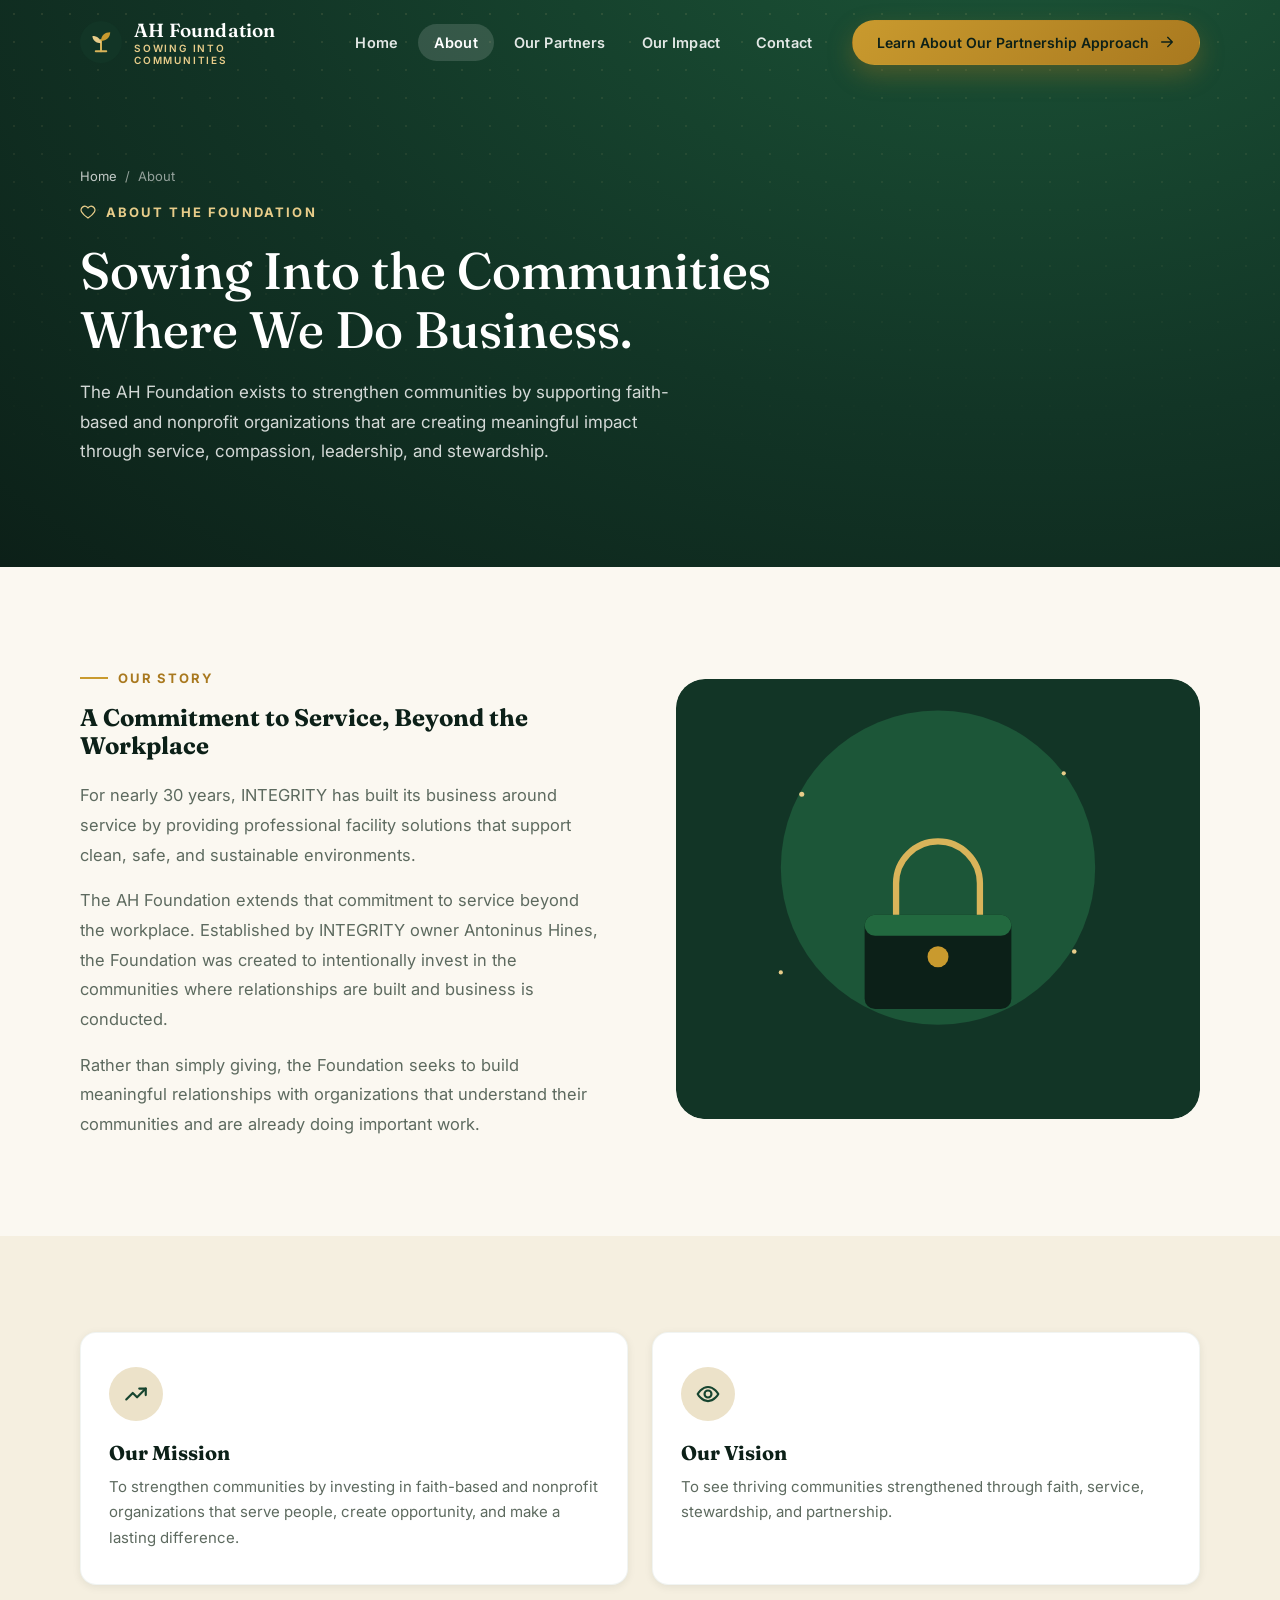
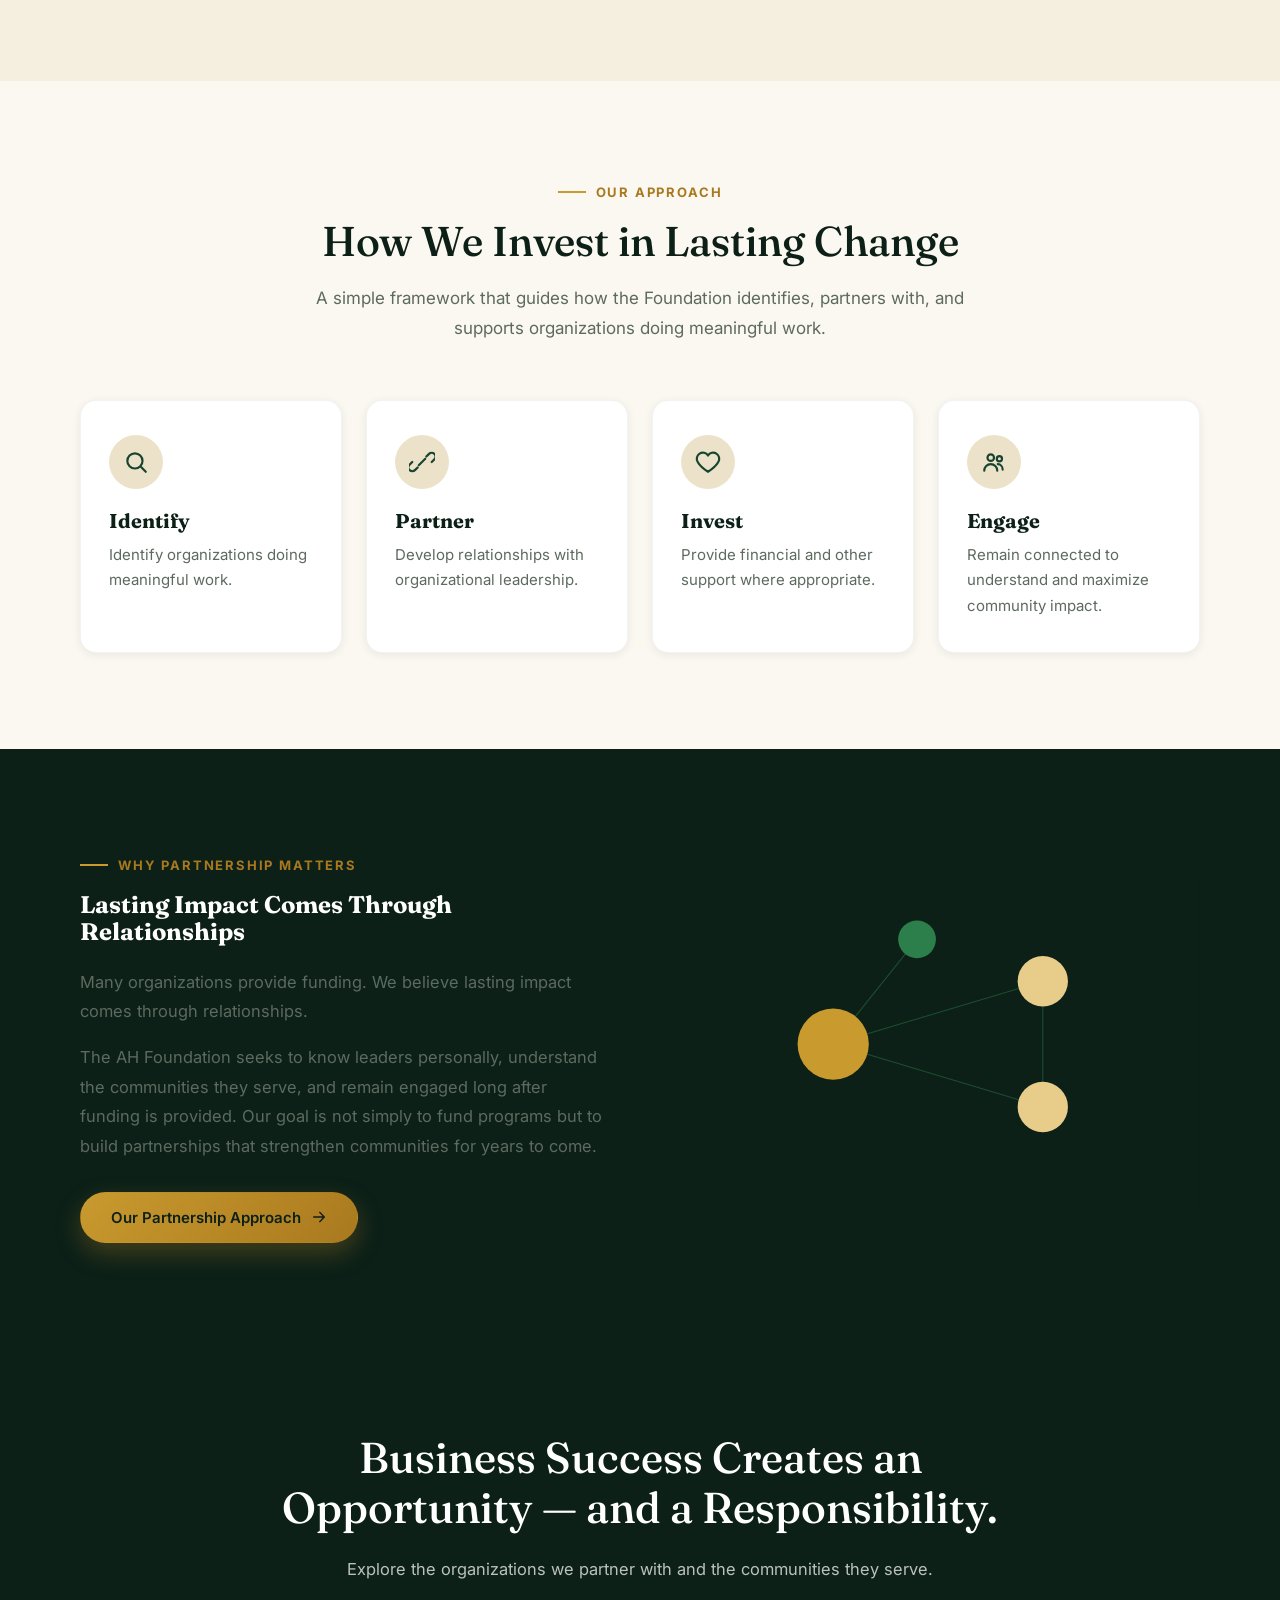
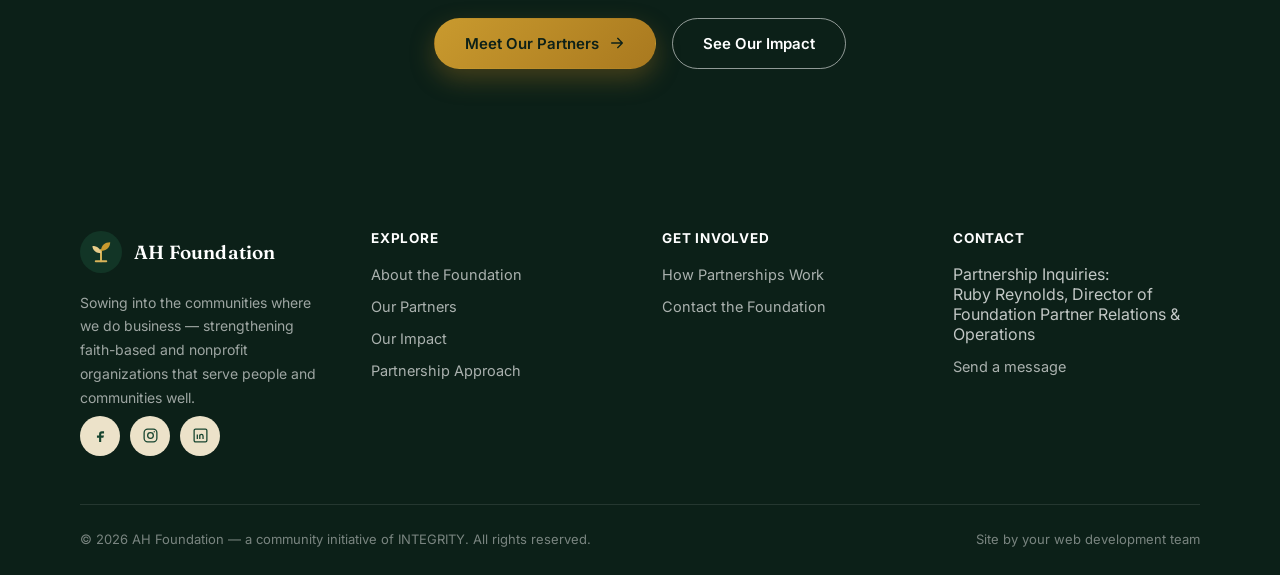
==== commit 3677f047: "Remove redundant Partnership Approach nav link, fix nav text wrapping bug Header previously repeated" ====
--- a/about.html
+++ b/about.html
@@ -19,7 +19,7 @@
 <link rel="preconnect" href="https://fonts.googleapis.com">
 <link rel="preconnect" href="https://fonts.gstatic.com" crossorigin>
 <link href="https://fonts.googleapis.com/css2?family=Fraunces:ital,opsz,wght@0,9..144,400;0,9..144,500;0,9..144,600;1,9..144,500&family=Inter:wght@400;500;600;700&display=swap" rel="stylesheet">
-<link rel="stylesheet" href="css/style.css">
+<link rel="stylesheet" href="css/style.css?v=2">
 
 <script type="application/ld+json">
 {
@@ -53,7 +53,6 @@
         <li><a href="about.html">About</a></li>
         <li><a href="partners.html">Our Partners</a></li>
         <li><a href="impact.html">Our Impact</a></li>
-        <li><a href="approach.html">Partnership Approach</a></li>
         <li><a href="contact.html">Contact</a></li>
       </ul>
     </nav>
@@ -78,7 +77,6 @@
       <li><a href="about.html">About</a></li>
       <li><a href="partners.html">Our Partners</a></li>
       <li><a href="impact.html">Our Impact</a></li>
-      <li><a href="approach.html">Partnership Approach</a></li>
       <li><a href="contact.html">Contact</a></li>
     </ul>
   </nav>
@@ -304,6 +302,6 @@
   <svg viewBox="0 0 24 24" fill="none" stroke="currentColor" stroke-width="2" stroke-linecap="round" stroke-linejoin="round"><path d="M18 15l-6-6-6 6"/></svg>
 </button>
 
-<script src="js/main.js"></script>
+<script src="js/main.js?v=2"></script>
 </body>
 </html>
--- a/css/style.css
+++ b/css/style.css
@@ -167,13 +167,16 @@
 .site-header.is-scrolled .brand-text span { color: var(--gold-600); }
 
 .main-nav { display: none; }
-.main-nav ul { display: flex; align-items: center; gap: 6px; }
+.main-nav ul { display: flex; align-items: center; gap: 4px; flex-wrap: nowrap; }
+.main-nav li { flex-shrink: 0; }
 .main-nav a {
   display: block;
+  white-space: nowrap;
   padding: 10px 16px;
   border-radius: var(--radius-pill);
   font-weight: 600;
   font-size: 14.5px;
+  letter-spacing: 0.01em;
   color: rgba(255,255,255,0.88);
   transition: background var(--dur-sm), color var(--dur-sm);
 }
@@ -182,7 +185,7 @@
 .site-header.is-scrolled .main-nav a:hover,
 .site-header.is-scrolled .main-nav a[aria-current="page"] { background: var(--cream-200); color: var(--forest-900); }
 
-.header-cta { display: none; }
+.header-cta { display: none; padding: 13px 24px; font-size: 14px; white-space: nowrap; }
 .nav-toggle {
   display: inline-flex;
   align-items: center;
@@ -197,7 +200,7 @@
 .site-header.is-scrolled .nav-toggle { color: var(--forest-900); border-color: var(--forest-300, #cfe0d3); }
 .nav-toggle svg { width: 20px; height: 20px; }
 
-@media (min-width: 1020px) {
+@media (min-width: 1100px) {
   .main-nav { display: block; }
   .header-cta { display: inline-flex; }
   .nav-toggle { display: none; }
@@ -256,8 +259,54 @@
   mask-image: linear-gradient(180deg, rgba(0,0,0,0.9), transparent 85%);
 }
 .hero-blob { position: absolute; z-index: 0; opacity: 0.5; filter: blur(0.5px); }
-.hero-blob.b1 { top: -140px; right: -160px; width: 620px; }
-.hero-blob.b2 { bottom: -200px; left: -180px; width: 520px; opacity: 0.35; }
+.hero-blob.b1 { top: -140px; right: -160px; width: 620px; animation: blob-drift-1 16s ease-in-out infinite; }
+.hero-blob.b2 { bottom: -200px; left: -180px; width: 520px; opacity: 0.35; animation: blob-drift-2 20s ease-in-out infinite; }
+@keyframes blob-drift-1 {
+  0%, 100% { transform: translate(0, 0) scale(1) rotate(0deg); }
+  50% { transform: translate(-22px, 26px) scale(1.06) rotate(6deg); }
+}
+@keyframes blob-drift-2 {
+  0%, 100% { transform: translate(0, 0) scale(1) rotate(0deg); }
+  50% { transform: translate(20px, -18px) scale(1.05) rotate(-5deg); }
+}
+
+/* Hero art: sun glow, rotating rays, twinkling motes, swaying leaves */
+.hero-sun { transform-box: fill-box; transform-origin: center; animation: sun-pulse 4.5s ease-in-out infinite; }
+@keyframes sun-pulse {
+  0%, 100% { transform: scale(1); opacity: 0.9; }
+  50% { transform: scale(1.06); opacity: 1; }
+}
+.sun-rays { transform-box: fill-box; transform-origin: center; animation: rays-rotate 50s linear infinite; }
+@keyframes rays-rotate { to { transform: rotate(360deg); } }
+.hero-mote { transform-box: fill-box; transform-origin: center; animation: mote-twinkle 3.2s ease-in-out infinite; }
+@keyframes mote-twinkle {
+  0%, 100% { opacity: 0.35; transform: scale(0.75); }
+  50% { opacity: 1; transform: scale(1.3); }
+}
+.hero-leaf { transform-box: fill-box; transform-origin: 50% 100%; animation: leaf-sway 5.5s ease-in-out infinite; }
+@keyframes leaf-sway {
+  0%, 100% { transform: rotate(-2.5deg); }
+  50% { transform: rotate(2.5deg); }
+}
+.hero-stem { transform-box: fill-box; transform-origin: 50% 100%; animation: leaf-sway 5.5s ease-in-out infinite; }
+
+/* Rising pollen particles drifting up through the hero */
+.hero-particles { position: absolute; inset: 0; z-index: 1; pointer-events: none; overflow: hidden; }
+.hero-particle {
+  position: absolute;
+  bottom: -10px;
+  width: 5px; height: 5px;
+  border-radius: 50%;
+  background: var(--gold-300);
+  opacity: 0;
+  animation: particle-rise linear infinite;
+}
+@keyframes particle-rise {
+  0% { transform: translateY(0) translateX(0); opacity: 0; }
+  10% { opacity: 0.8; }
+  90% { opacity: 0.5; }
+  100% { transform: translateY(-620px) translateX(30px); opacity: 0; }
+}
 .hero .container { position: relative; z-index: 2; }
 .hero-grid { display: grid; gap: 56px; align-items: center; }
 @media (min-width: 980px) { .hero-grid { grid-template-columns: 1.05fr 0.95fr; gap: 40px; } }
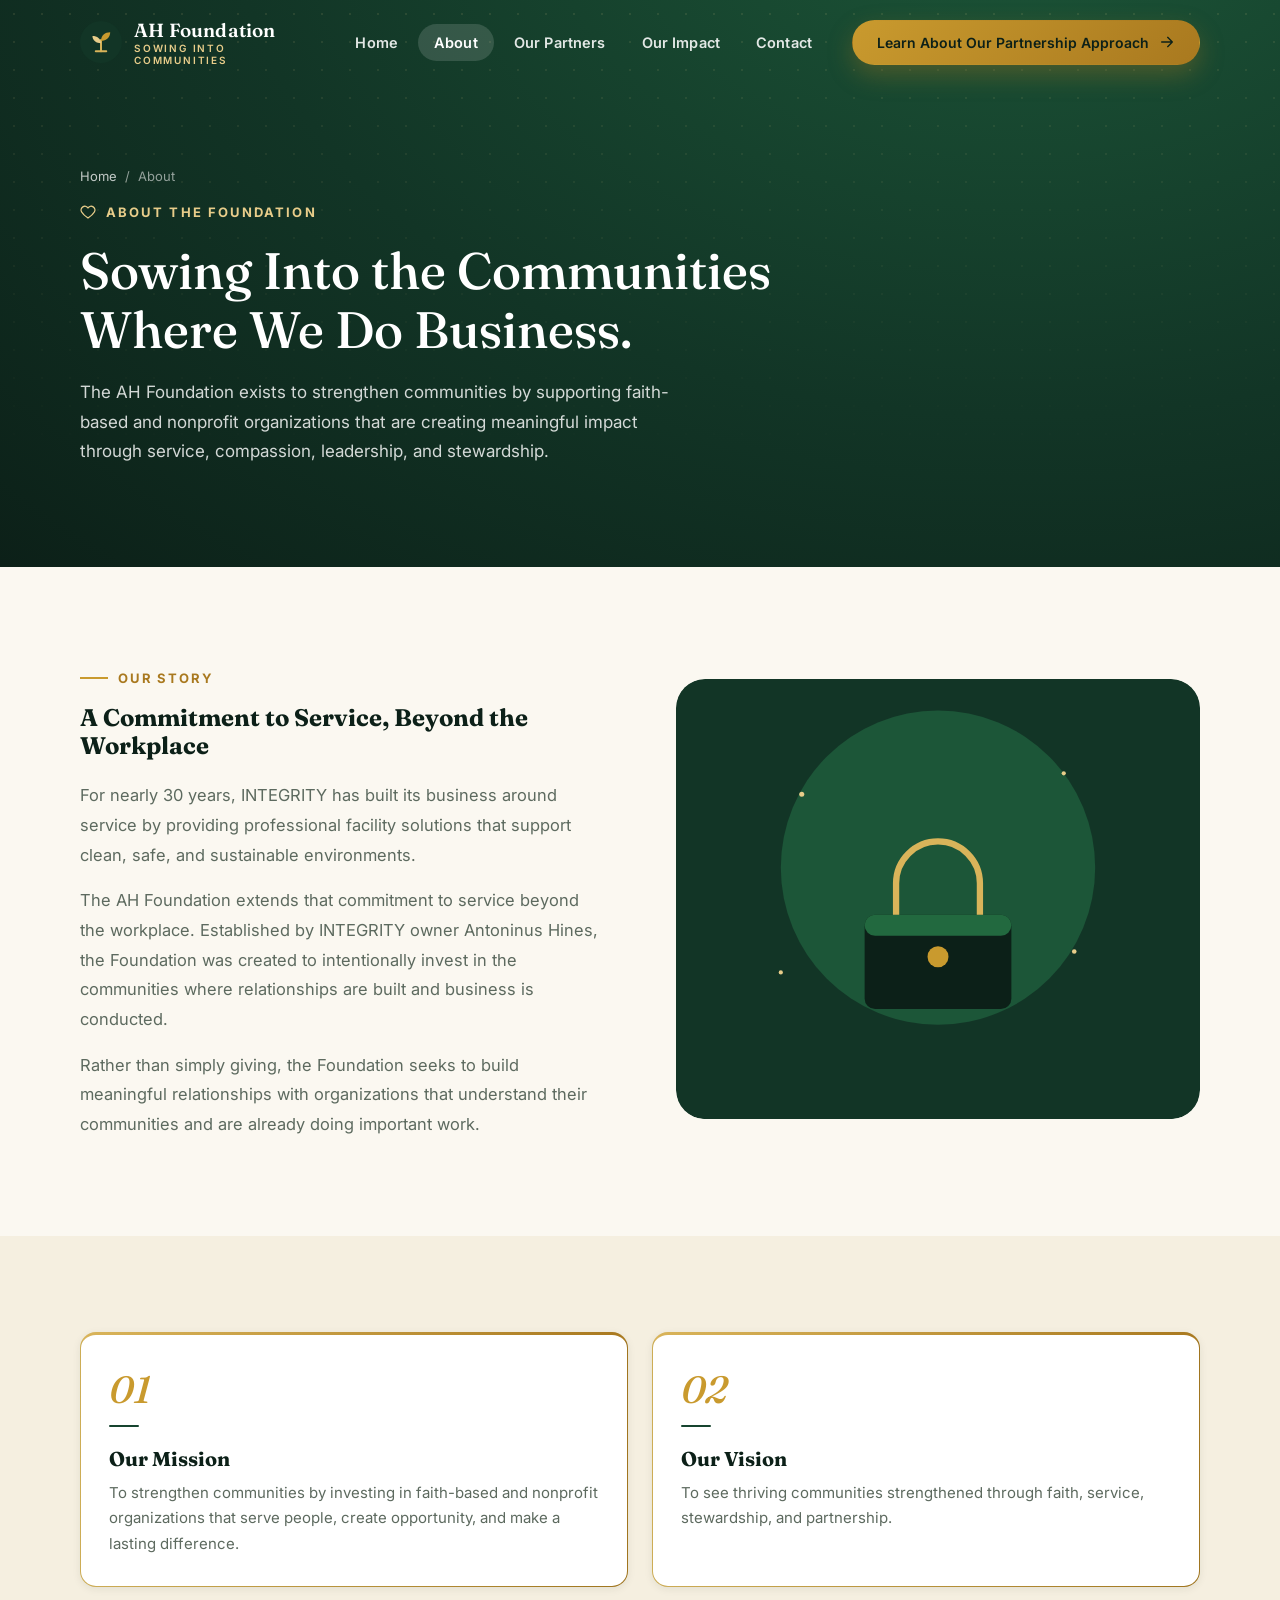
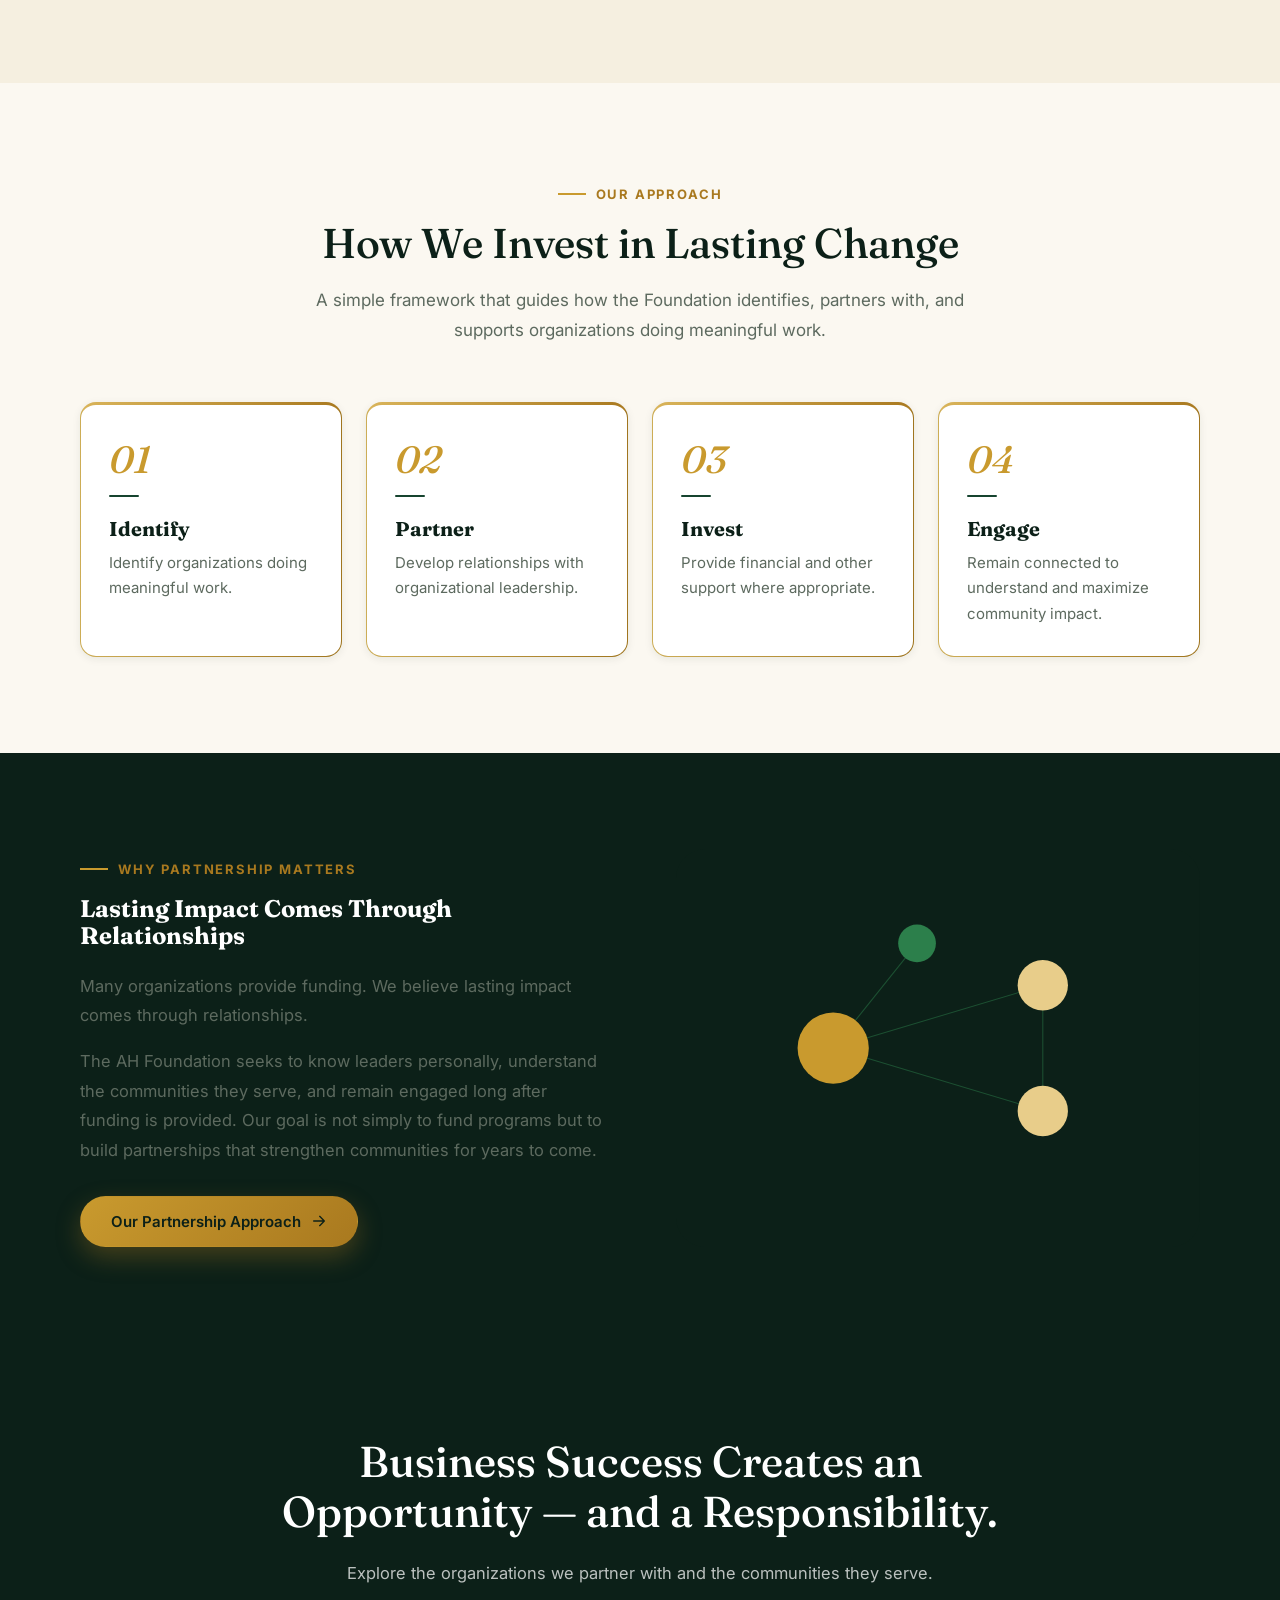
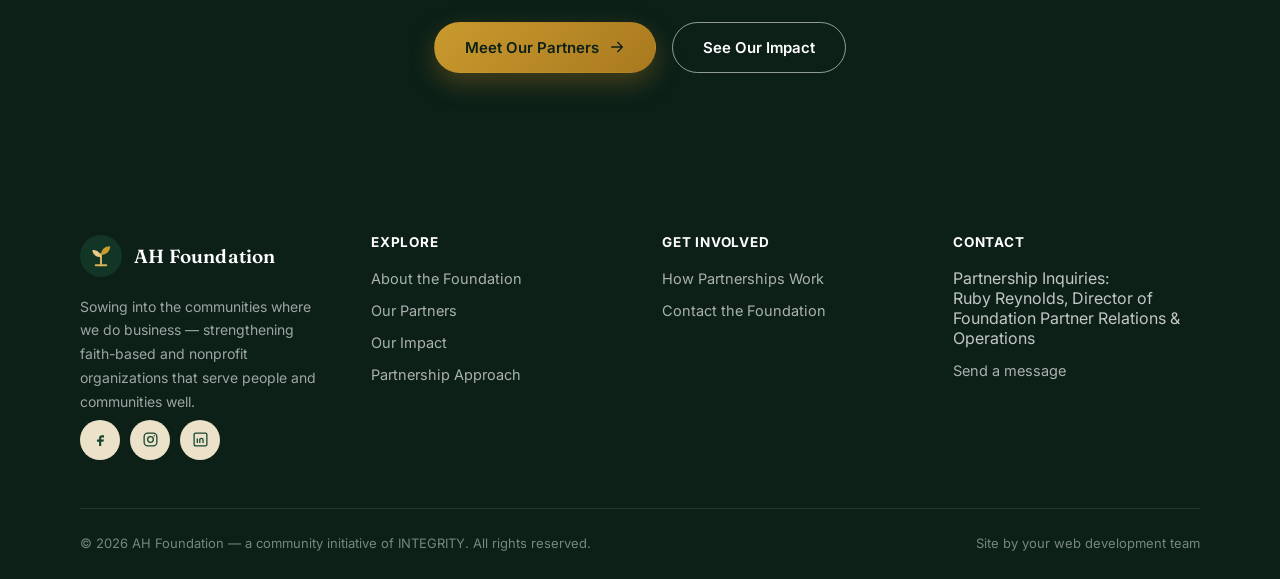
==== commit ced36ba8: "Replace generic icon-in-circle badges with an editorial numeral system The Faith/Community/Partnersh" ====
--- a/about.html
+++ b/about.html
@@ -19,7 +19,7 @@
 <link rel="preconnect" href="https://fonts.googleapis.com">
 <link rel="preconnect" href="https://fonts.gstatic.com" crossorigin>
 <link href="https://fonts.googleapis.com/css2?family=Fraunces:ital,opsz,wght@0,9..144,400;0,9..144,500;0,9..144,600;1,9..144,500&family=Inter:wght@400;500;600;700&display=swap" rel="stylesheet">
-<link rel="stylesheet" href="css/style.css?v=2">
+<link rel="stylesheet" href="css/style.css?v=3">
 
 <script type="application/ld+json">
 {
@@ -138,16 +138,12 @@
     <div class="container">
       <div class="pillars-grid" data-reveal-stagger style="grid-template-columns:repeat(auto-fit,minmax(300px,1fr));">
         <div class="pillar-card">
-          <span class="icon-circle">
-            <svg viewBox="0 0 24 24" fill="none" stroke="currentColor" stroke-width="2" stroke-linecap="round" stroke-linejoin="round"><path d="M3 17l6-6 4 4 8-8"/><path d="M15 7h6v6"/></svg>
-          </span>
+          <span class="pillar-index">01</span>
           <h3>Our Mission</h3>
           <p>To strengthen communities by investing in faith-based and nonprofit organizations that serve people, create opportunity, and make a lasting difference.</p>
         </div>
         <div class="pillar-card">
-          <span class="icon-circle">
-            <svg viewBox="0 0 24 24" fill="none" stroke="currentColor" stroke-width="2" stroke-linecap="round" stroke-linejoin="round"><circle cx="12" cy="12" r="3.2"/><path d="M2.5 12S6 5.5 12 5.5 21.5 12 21.5 12 18 18.5 12 18.5 2.5 12 2.5 12z"/></svg>
-          </span>
+          <span class="pillar-index">02</span>
           <h3>Our Vision</h3>
           <p>To see thriving communities strengthened through faith, service, stewardship, and partnership.</p>
         </div>
@@ -165,30 +161,22 @@
       </div>
       <div class="pillars-grid" data-reveal-stagger>
         <div class="pillar-card">
-          <span class="icon-circle">
-            <svg viewBox="0 0 24 24" fill="none" stroke="currentColor" stroke-width="2" stroke-linecap="round" stroke-linejoin="round"><circle cx="11" cy="11" r="7"/><path d="M21 21l-4.3-4.3"/></svg>
-          </span>
+          <span class="pillar-index">01</span>
           <h3>Identify</h3>
           <p>Identify organizations doing meaningful work.</p>
         </div>
         <div class="pillar-card">
-          <span class="icon-circle">
-            <svg viewBox="0 0 24 24" fill="none" stroke="currentColor" stroke-width="2" stroke-linecap="round" stroke-linejoin="round"><path d="M9 15l6-6"/><path d="M8 17l-2.5 2.5a3.5 3.5 0 01-5-5L3 12"/><path d="M16 7l2.5-2.5a3.5 3.5 0 015 5L21 12"/></svg>
-          </span>
+          <span class="pillar-index">02</span>
           <h3>Partner</h3>
           <p>Develop relationships with organizational leadership.</p>
         </div>
         <div class="pillar-card">
-          <span class="icon-circle">
-            <svg viewBox="0 0 24 24" fill="none" stroke="currentColor" stroke-width="2" stroke-linecap="round" stroke-linejoin="round"><path d="M12 21s-7-4.5-9.5-9A5.5 5.5 0 0112 6a5.5 5.5 0 019.5 6c-2.5 4.5-9.5 9-9.5 9z"/></svg>
-          </span>
+          <span class="pillar-index">03</span>
           <h3>Invest</h3>
           <p>Provide financial and other support where appropriate.</p>
         </div>
         <div class="pillar-card">
-          <span class="icon-circle">
-            <svg viewBox="0 0 24 24" fill="none" stroke="currentColor" stroke-width="2" stroke-linecap="round" stroke-linejoin="round"><circle cx="9" cy="8" r="3"/><path d="M3 20c0-3.3 2.7-6 6-6s6 2.7 6 6"/><circle cx="17" cy="9" r="2.4"/><path d="M15.5 14a4.8 4.8 0 014.5 5"/></svg>
-          </span>
+          <span class="pillar-index">04</span>
           <h3>Engage</h3>
           <p>Remain connected to understand and maximize community impact.</p>
         </div>
--- a/css/style.css
+++ b/css/style.css
@@ -409,14 +409,38 @@
 /* ---------- Pillars / value cards ---------- */
 .pillars-grid { display: grid; gap: 24px; grid-template-columns: repeat(auto-fit, minmax(230px, 1fr)); }
 .pillar-card {
+  position: relative;
   background: var(--white);
   border-radius: var(--radius-md);
-  padding: 34px 28px;
+  padding: 36px 28px 30px;
   box-shadow: var(--shadow-sm);
   border: 1px solid rgba(22,68,47,0.06);
+  border-top: 3px solid transparent;
+  background-image: linear-gradient(var(--white), var(--white)), linear-gradient(90deg, var(--gold-400), var(--gold-600));
+  background-origin: border-box;
+  background-clip: padding-box, border-box;
   transition: transform var(--dur-md) var(--ease-out), box-shadow var(--dur-md) var(--ease-out);
 }
 .pillar-card:hover { transform: translateY(-6px); box-shadow: var(--shadow-md); }
+.pillar-index {
+  display: block;
+  font-family: var(--font-display);
+  font-style: italic;
+  font-weight: 500;
+  font-size: 38px;
+  line-height: 1;
+  color: var(--gold-500);
+}
+.pillar-index::after {
+  content: "";
+  display: block;
+  width: 30px;
+  height: 2px;
+  background: var(--forest-800);
+  margin-top: 16px;
+  margin-bottom: 20px;
+  border-radius: 2px;
+}
 .icon-circle {
   width: 54px; height: 54px; border-radius: var(--radius-pill);
   background: var(--cream-300);
@@ -551,15 +575,17 @@
 .process-copy ul li svg { width: 16px; height: 16px; color: var(--forest-600); flex-shrink: 0; margin-top: 3px; }
 
 /* Criteria checklist */
-.check-grid { display: grid; gap: 16px; grid-template-columns: repeat(auto-fit, minmax(260px, 1fr)); }
+.check-grid { display: grid; gap: 14px; grid-template-columns: repeat(auto-fit, minmax(260px, 1fr)); }
 .check-item {
   display: flex; gap: 14px; align-items: flex-start;
-  background: var(--white); padding: 20px; border-radius: var(--radius-md);
-  border: 1px solid rgba(22,68,47,0.06); box-shadow: var(--shadow-sm);
-}
-.check-item .icon-circle { width: 38px; height: 38px; margin-bottom: 0; flex-shrink: 0; background: var(--forest-800); color: var(--gold-300); }
-.check-item .icon-circle svg { width: 18px; height: 18px; }
-.check-item p { font-size: 14.5px; color: var(--ink-700); line-height: 1.55; padding-top: 6px; }
+  background: var(--white); padding: 20px 22px; border-radius: var(--radius-sm);
+  border: 1px solid rgba(22,68,47,0.06); border-left: 3px solid var(--gold-500);
+  box-shadow: var(--shadow-sm);
+  transition: transform var(--dur-sm) var(--ease-out), box-shadow var(--dur-sm) var(--ease-out);
+}
+.check-item:hover { transform: translateX(3px); box-shadow: var(--shadow-md); }
+.check-mark { width: 18px; height: 18px; margin-top: 4px; flex-shrink: 0; color: var(--forest-700); }
+.check-item p { font-size: 14.5px; color: var(--ink-700); line-height: 1.55; }
 
 /* ---------- Notice ---------- */
 .notice {
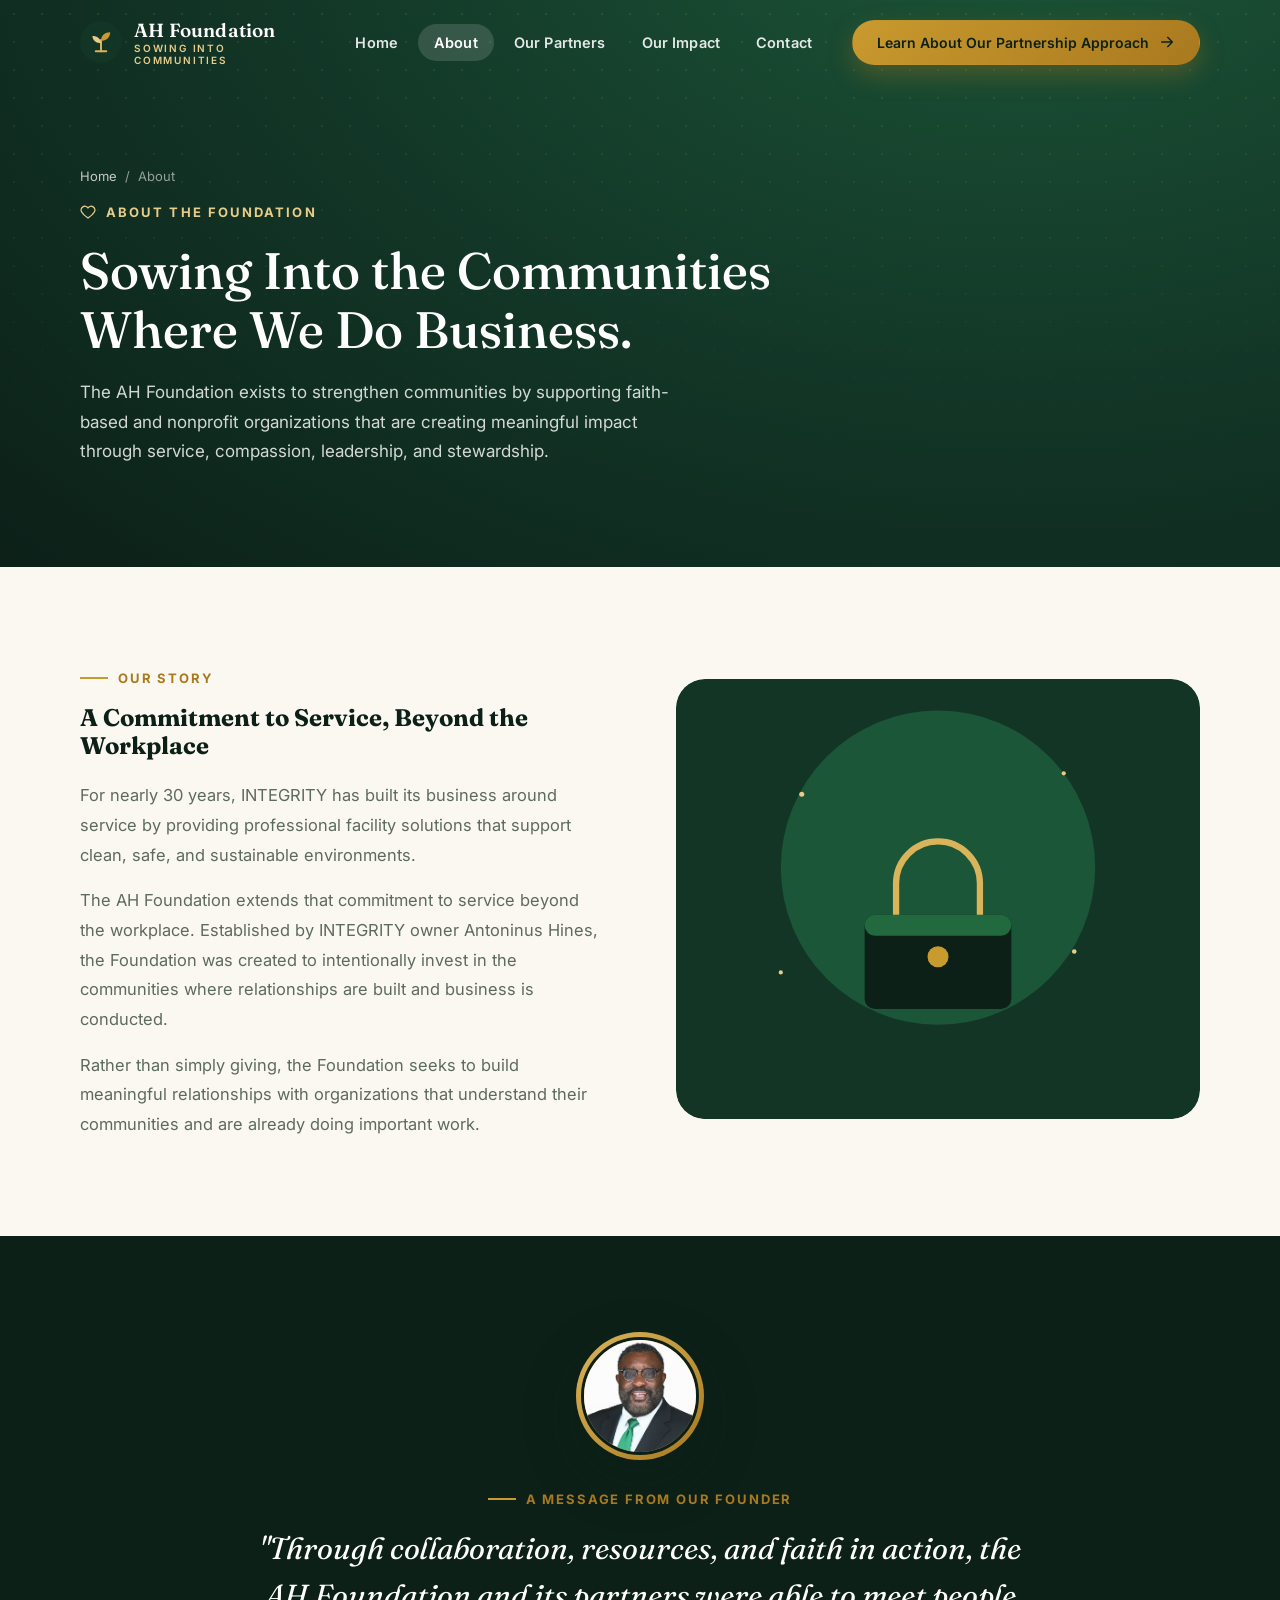
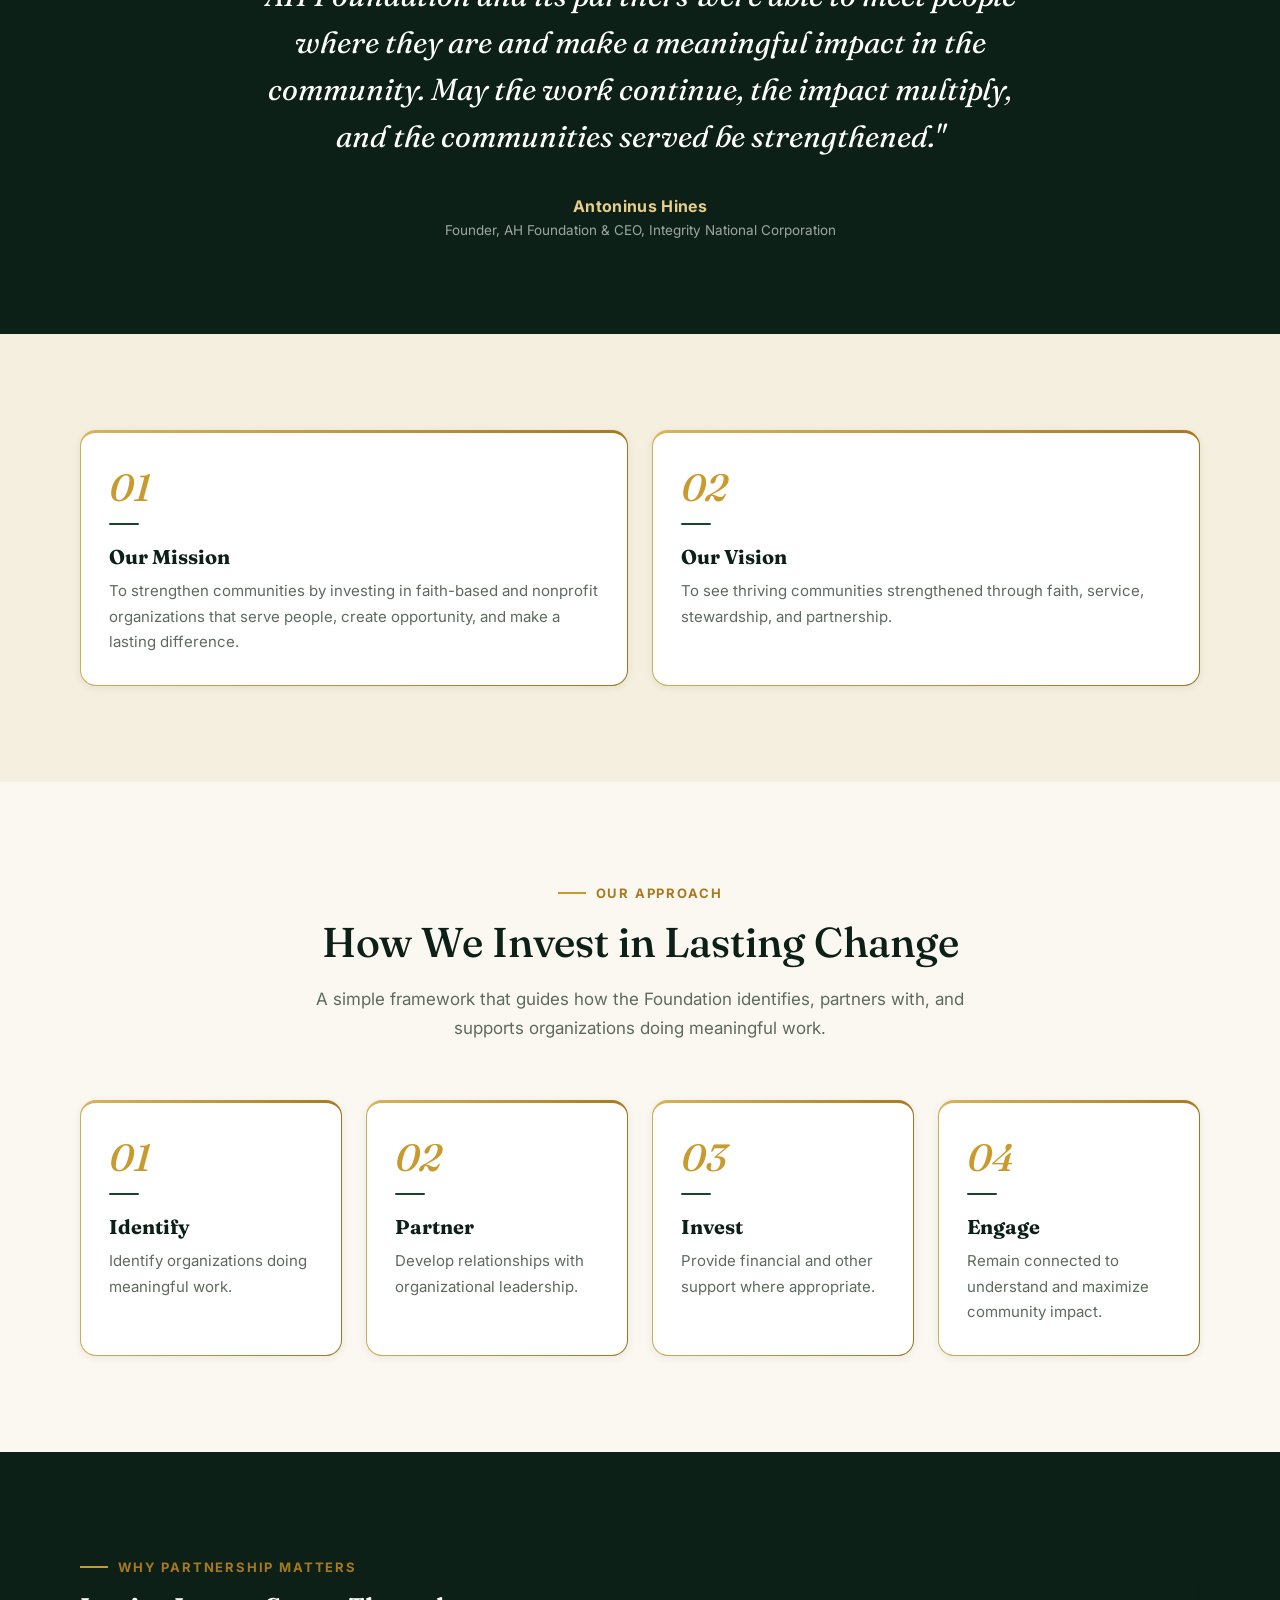
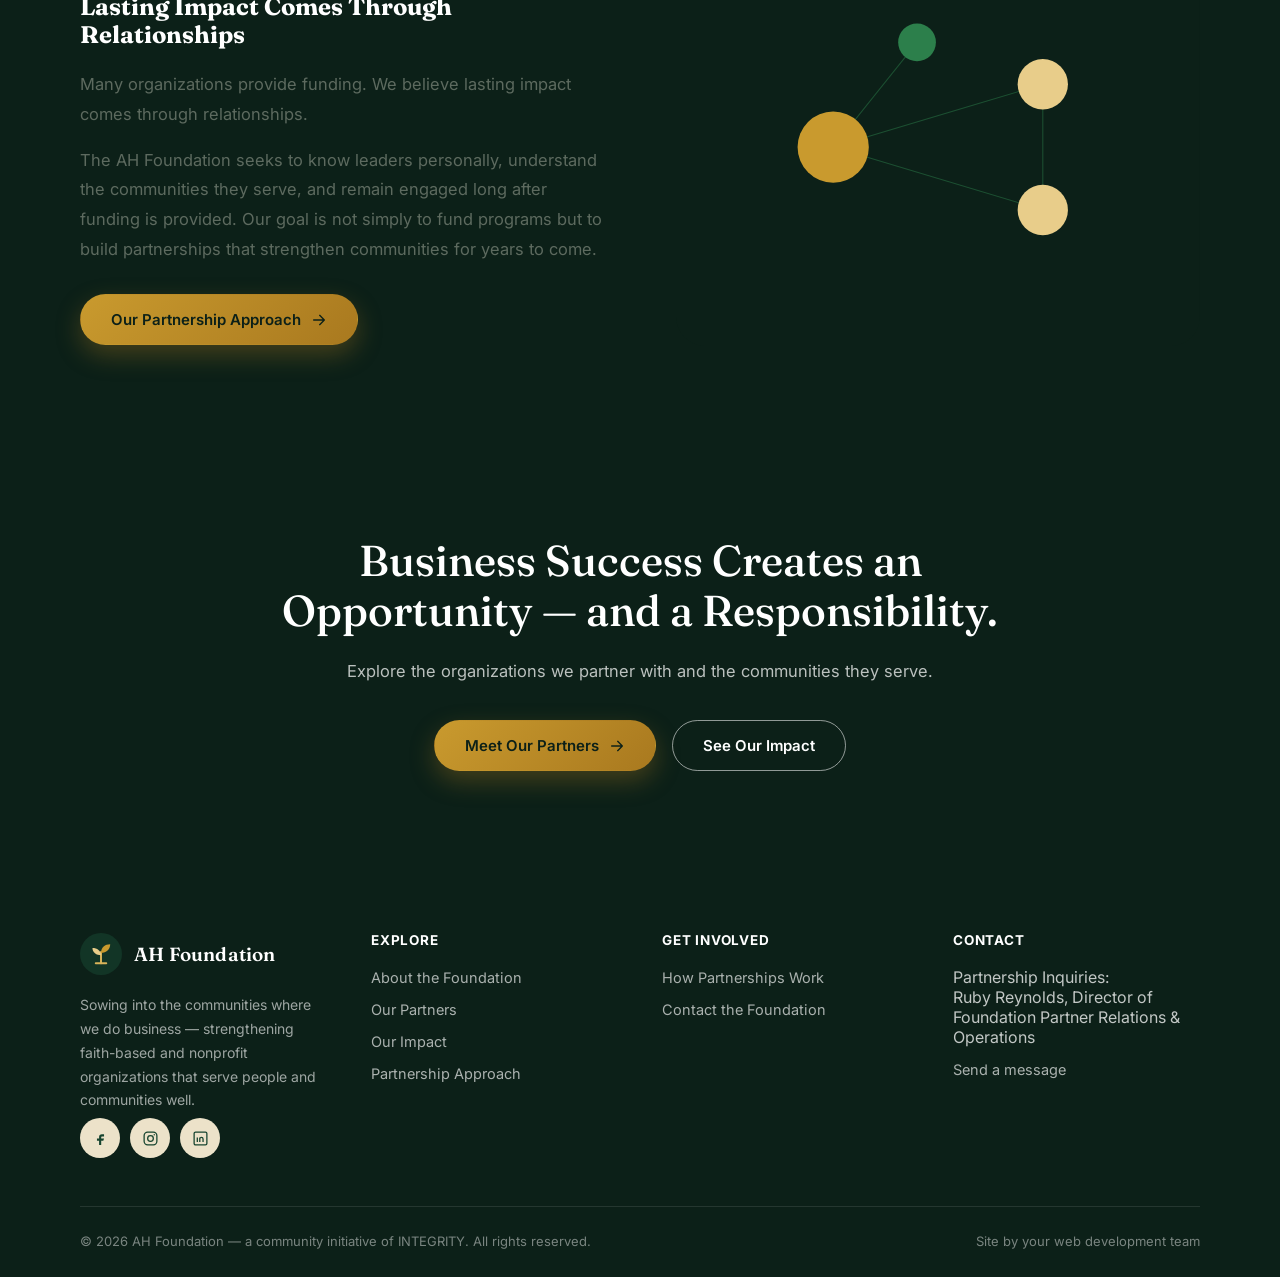
==== commit 7d17f2c1: "Add CEO message section to About page New section between Our Story and Mission/Vision: a pull-quote" ====
--- a/about.html
+++ b/about.html
@@ -19,7 +19,7 @@
 <link rel="preconnect" href="https://fonts.googleapis.com">
 <link rel="preconnect" href="https://fonts.gstatic.com" crossorigin>
 <link href="https://fonts.googleapis.com/css2?family=Fraunces:ital,opsz,wght@0,9..144,400;0,9..144,500;0,9..144,600;1,9..144,500&family=Inter:wght@400;500;600;700&display=swap" rel="stylesheet">
-<link rel="stylesheet" href="css/style.css?v=3">
+<link rel="stylesheet" href="css/style.css?v=5">
 
 <script type="application/ld+json">
 {
@@ -133,6 +133,26 @@
     </div>
   </section>
 
+  <!-- CEO QUOTE -->
+  <section class="section section-forest">
+    <div class="container">
+      <div class="ceo-quote" data-reveal>
+        <span class="ceo-photo">
+          <img src="assets/img/antoninus-hines.avif" width="260" height="260" alt="Antoninus Hines, Founder of the AH Foundation and CEO of Integrity National Corporation" loading="lazy">
+        </span>
+        <span class="eyebrow mx-auto">A Message From Our Founder</span>
+        <blockquote>
+          "Through collaboration, resources, and faith in action, the AH Foundation and its partners were able to meet people where they are and make a meaningful impact in the community. May the work continue, the impact multiply, and the communities served be strengthened."
+        </blockquote>
+        <cite>
+          <span class="quote-rule" aria-hidden="true"></span>
+          <span class="name">Antoninus Hines</span>
+          <span class="title">Founder, AH Foundation &amp; CEO, Integrity National Corporation</span>
+        </cite>
+      </div>
+    </div>
+  </section>
+
   <!-- MISSION / VISION -->
   <section class="section section-tint">
     <div class="container">
--- a/css/style.css
+++ b/css/style.css
@@ -587,6 +587,64 @@
 .check-mark { width: 18px; height: 18px; margin-top: 4px; flex-shrink: 0; color: var(--forest-700); }
 .check-item p { font-size: 14.5px; color: var(--ink-700); line-height: 1.55; }
 
+/* ---------- CEO Quote ---------- */
+.ceo-quote { text-align: center; }
+.ceo-quote .quote-mark { width: 44px; height: 44px; color: var(--gold-500); margin: 0 auto 28px; opacity: 0.9; }
+.ceo-photo {
+  display: block;
+  width: 128px;
+  height: 128px;
+  margin: 0 auto 24px;
+  border-radius: 50%;
+  padding: 5px;
+  background: linear-gradient(135deg, var(--gold-400), var(--gold-600));
+  box-shadow: var(--shadow-lg);
+}
+.ceo-photo img {
+  display: block;
+  width: 100%;
+  height: 100%;
+  object-fit: cover;
+  border-radius: 50%;
+  border: 3px solid var(--forest-950);
+}
+.ceo-quote blockquote {
+  margin: 0 auto;
+  max-width: 800px;
+  font-family: var(--font-display);
+  font-style: italic;
+  font-weight: 400;
+  font-size: clamp(1.3rem, 2.6vw, 1.9rem);
+  line-height: 1.55;
+  color: var(--white);
+}
+.ceo-quote cite {
+  display: block;
+  margin-top: 36px;
+  font-style: normal;
+}
+.ceo-quote cite .name {
+  display: block;
+  font-family: var(--font-body);
+  font-weight: 700;
+  font-size: 16px;
+  letter-spacing: 0.02em;
+  color: var(--gold-300);
+}
+.ceo-quote cite .title {
+  display: block;
+  margin-top: 6px;
+  font-size: 13.5px;
+  color: rgba(255, 255, 255, 0.6);
+}
+.ceo-quote .quote-rule {
+  width: 34px;
+  height: 2px;
+  background: var(--gold-500);
+  margin: 20px auto 0;
+  border-radius: 2px;
+}
+
 /* ---------- Notice ---------- */
 .notice {
   background: var(--cream-300);
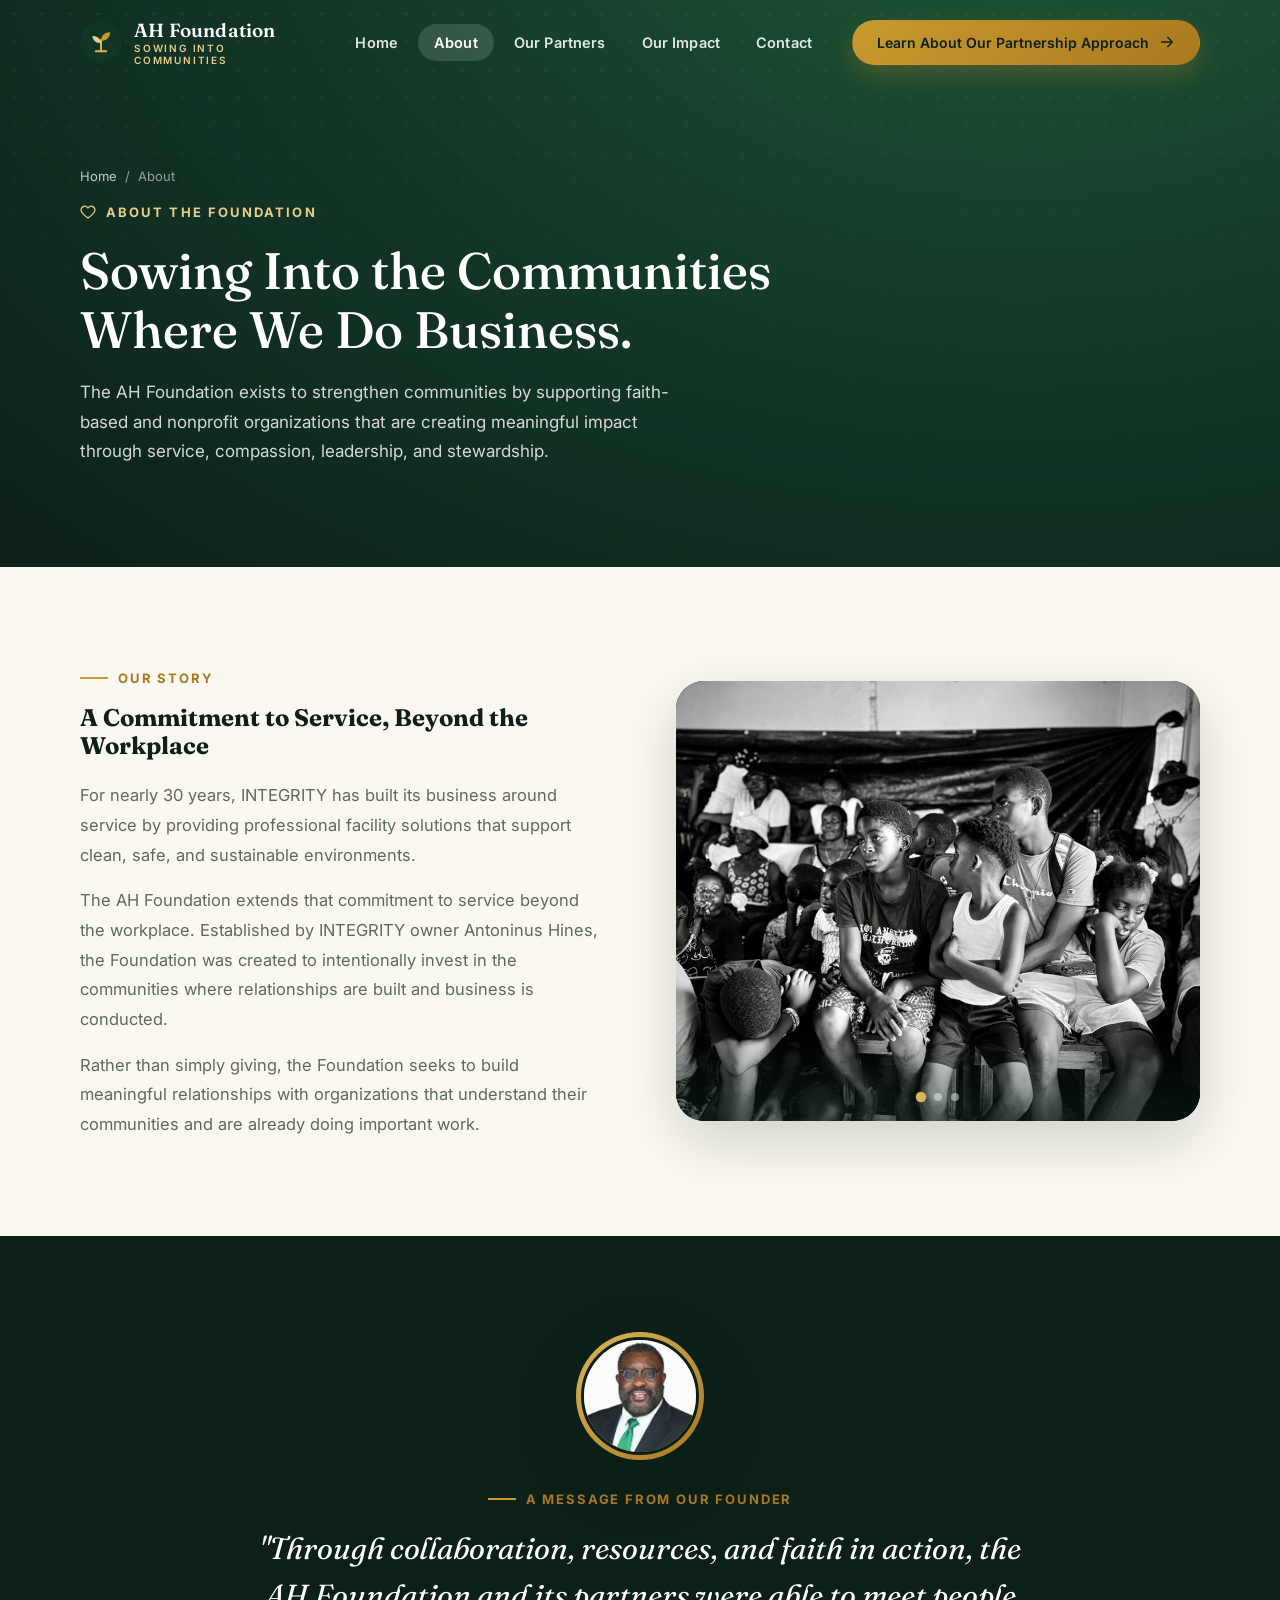
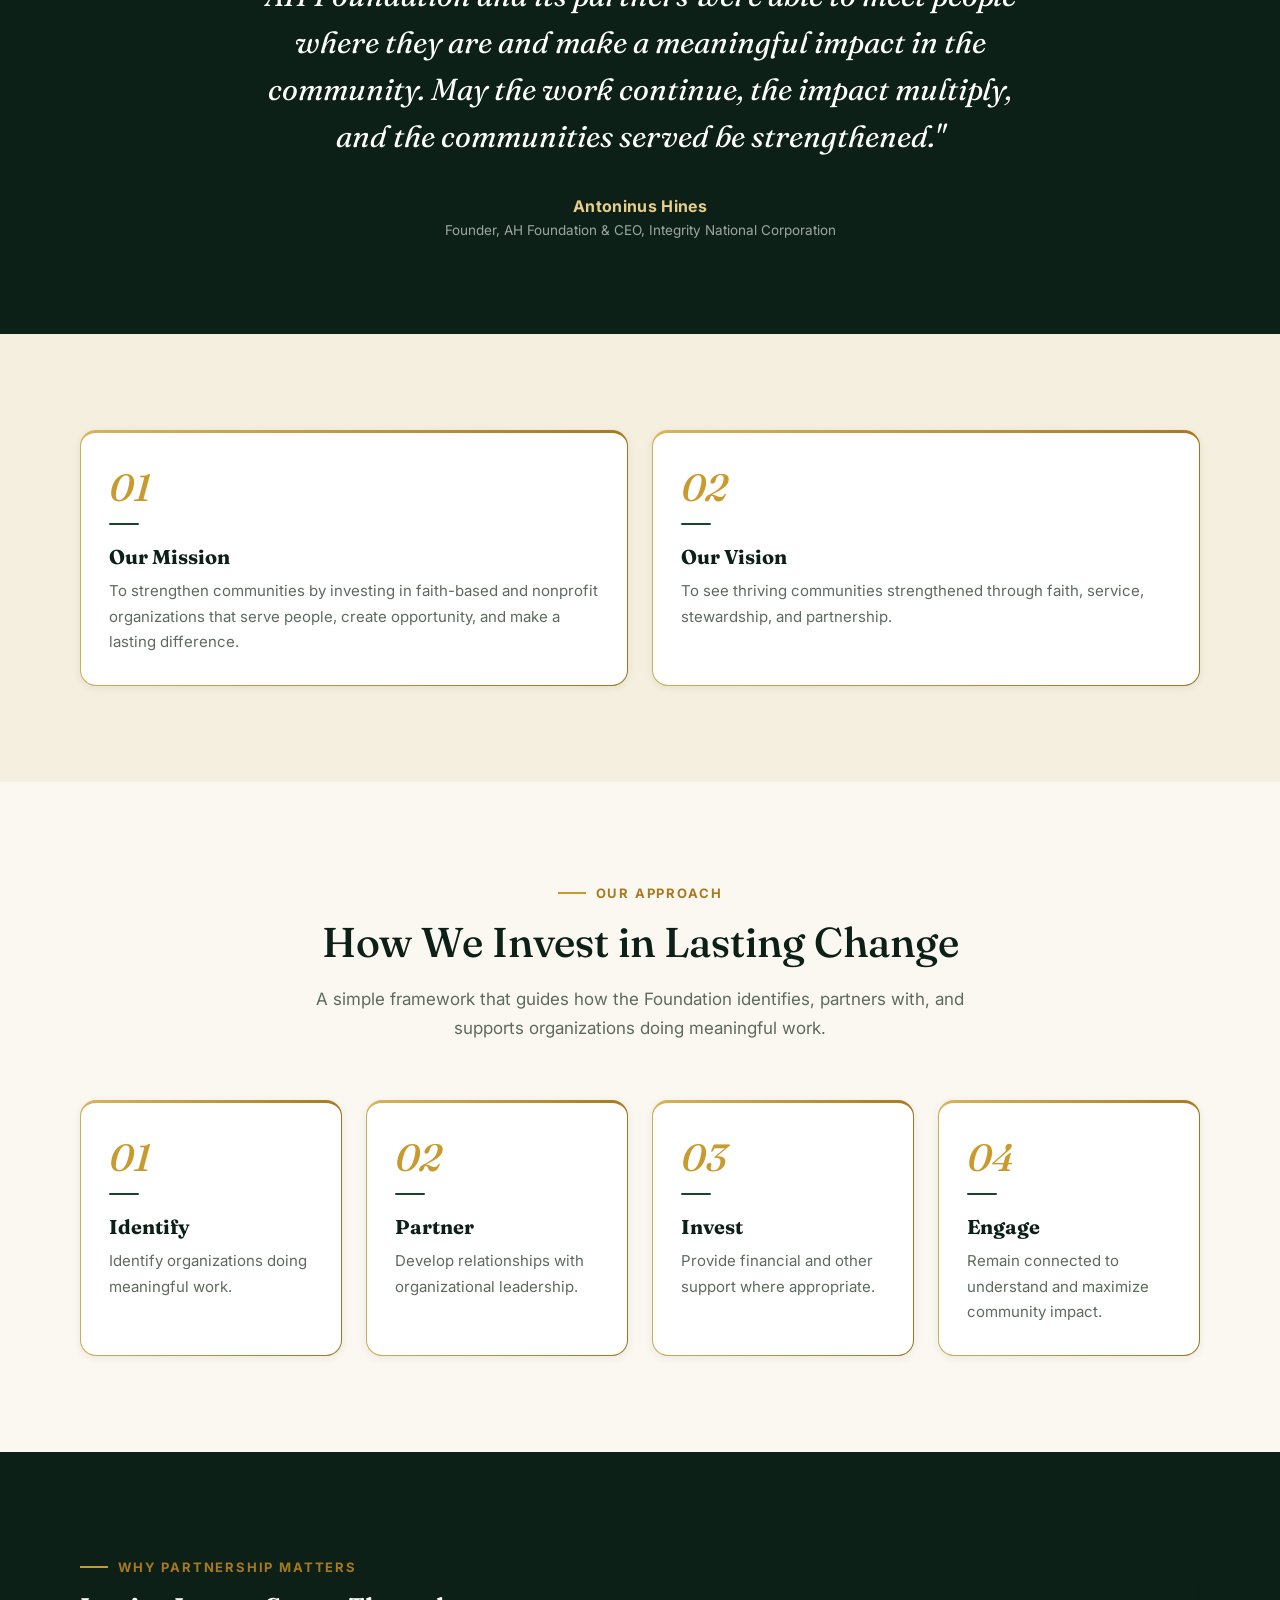
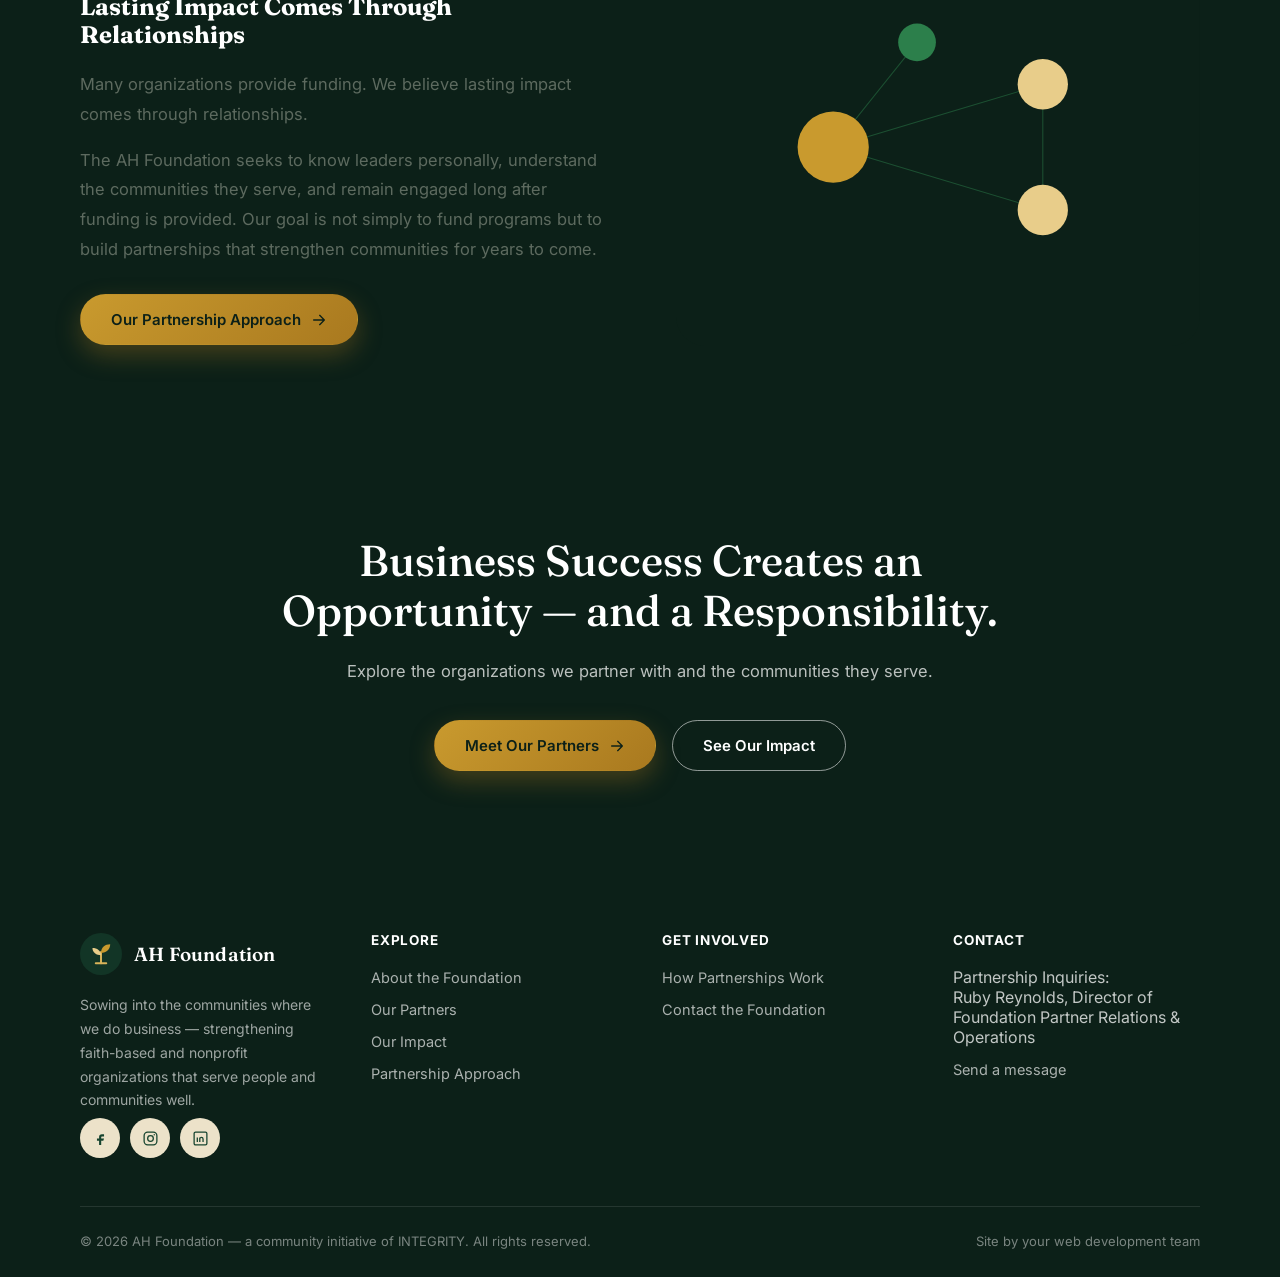
==== commit 3fadc827: "Replace illustrations with real mission-trip photo slideshows Home and About pages now feature a rot" ====
--- a/about.html
+++ b/about.html
@@ -19,7 +19,7 @@
 <link rel="preconnect" href="https://fonts.googleapis.com">
 <link rel="preconnect" href="https://fonts.gstatic.com" crossorigin>
 <link href="https://fonts.googleapis.com/css2?family=Fraunces:ital,opsz,wght@0,9..144,400;0,9..144,500;0,9..144,600;1,9..144,500&family=Inter:wght@400;500;600;700&display=swap" rel="stylesheet">
-<link rel="stylesheet" href="css/style.css?v=5">
+<link rel="stylesheet" href="css/style.css?v=6">
 
 <script type="application/ld+json">
 {
@@ -112,22 +112,24 @@
           <p>Rather than simply giving, the Foundation seeks to build meaningful relationships with organizations that understand their communities and are already doing important work.</p>
         </div>
         <div class="split-media">
-          <svg viewBox="0 0 500 420" role="img" aria-label="Illustration representing service and stewardship">
-            <rect width="500" height="420" rx="28" fill="#123526"/>
-            <circle cx="250" cy="180" r="150" fill="#1c5638"/>
-            <g transform="translate(250,235)">
-              <rect x="-70" y="-10" width="140" height="90" rx="10" fill="#0c2018"/>
-              <rect x="-70" y="-10" width="140" height="20" rx="10" fill="#22693f"/>
-              <path d="M-40,-10 v-30 a40,40 0 0180,0 v30" fill="none" stroke="#d9b45a" stroke-width="6"/>
-              <circle cx="0" cy="30" r="10" fill="#c99a2e"/>
-            </g>
-            <g fill="#e8cd8a">
-              <circle cx="120" cy="110" r="2.4"/>
-              <circle cx="370" cy="90" r="2"/>
-              <circle cx="380" cy="260" r="2.2"/>
-              <circle cx="100" cy="280" r="2"/>
-            </g>
-          </svg>
+          <div class="photo-slideshow" data-slideshow>
+            <div class="slideshow-track">
+              <figure class="slide is-active">
+                <img src="assets/img/jamaica-mission-3.jpg" width="1024" height="768" alt="Children and families gather together during the AH Foundation's Jamaica mission outreach" loading="eager">
+              </figure>
+              <figure class="slide">
+                <img src="assets/img/jamaica-mission-2.jpg" width="768" height="1024" alt="Two young girls from the Savanna-la-Mar community smile during the AH Foundation's mission outreach" loading="lazy">
+              </figure>
+              <figure class="slide">
+                <img src="assets/img/jamaica-mission-1.jpg" width="768" height="1024" alt="A boy raises his hand in worship during Vacation Bible School on the AH Foundation's Jamaica mission trip" loading="lazy">
+              </figure>
+            </div>
+            <div class="slideshow-dots" role="tablist" aria-label="Mission trip photos">
+              <button class="dot is-active" type="button" data-index="0" aria-label="Show photo 1 of 3"></button>
+              <button class="dot" type="button" data-index="1" aria-label="Show photo 2 of 3"></button>
+              <button class="dot" type="button" data-index="2" aria-label="Show photo 3 of 3"></button>
+            </div>
+          </div>
         </div>
       </div>
     </div>
@@ -310,6 +312,6 @@
   <svg viewBox="0 0 24 24" fill="none" stroke="currentColor" stroke-width="2" stroke-linecap="round" stroke-linejoin="round"><path d="M18 15l-6-6-6 6"/></svg>
 </button>
 
-<script src="js/main.js?v=2"></script>
+<script src="js/main.js?v=4"></script>
 </body>
 </html>
--- a/css/style.css
+++ b/css/style.css
@@ -465,6 +465,64 @@
 .split-copy p { color: var(--ink-500); font-size: 16.5px; line-height: 1.8; margin-top: 16px; }
 .split-copy p:first-of-type { margin-top: 22px; }
 
+/* ---------- Photo slideshow ---------- */
+.photo-slideshow {
+  position: relative;
+  width: 100%;
+  aspect-ratio: 500 / 420;
+  border-radius: var(--radius-lg);
+  overflow: hidden;
+  box-shadow: var(--shadow-lg);
+  background: var(--forest-950);
+}
+.photo-slideshow::after {
+  content: "";
+  position: absolute;
+  left: 0; right: 0; bottom: 0;
+  height: 96px;
+  background: linear-gradient(to top, rgba(12, 32, 24, 0.6), transparent);
+  pointer-events: none;
+  z-index: 1;
+}
+.slideshow-track { position: relative; width: 100%; height: 100%; }
+.slide {
+  position: absolute;
+  inset: 0;
+  margin: 0;
+  opacity: 0;
+  transition: opacity 1.1s var(--ease-out);
+}
+.slide.is-active { opacity: 1; }
+.slide img {
+  width: 100%;
+  height: 100%;
+  object-fit: cover;
+  object-position: center 22%;
+  display: block;
+}
+.slideshow-dots {
+  position: absolute;
+  bottom: 20px;
+  left: 0;
+  right: 0;
+  display: flex;
+  justify-content: center;
+  gap: 9px;
+  z-index: 2;
+}
+.slideshow-dots .dot {
+  width: 8px;
+  height: 8px;
+  border-radius: 50%;
+  background: rgba(255, 255, 255, 0.45);
+  border: none;
+  padding: 0;
+  cursor: pointer;
+  transition: background var(--dur-sm), transform var(--dur-sm);
+}
+.slideshow-dots .dot.is-active { background: var(--gold-400); transform: scale(1.3); }
+.slideshow-dots .dot:hover { background: rgba(255, 255, 255, 0.75); }
+
 /* ---------- Stories / impact cards ---------- */
 .story-grid { display: grid; gap: 28px; grid-template-columns: repeat(auto-fit, minmax(280px, 1fr)); }
 .story-card {
